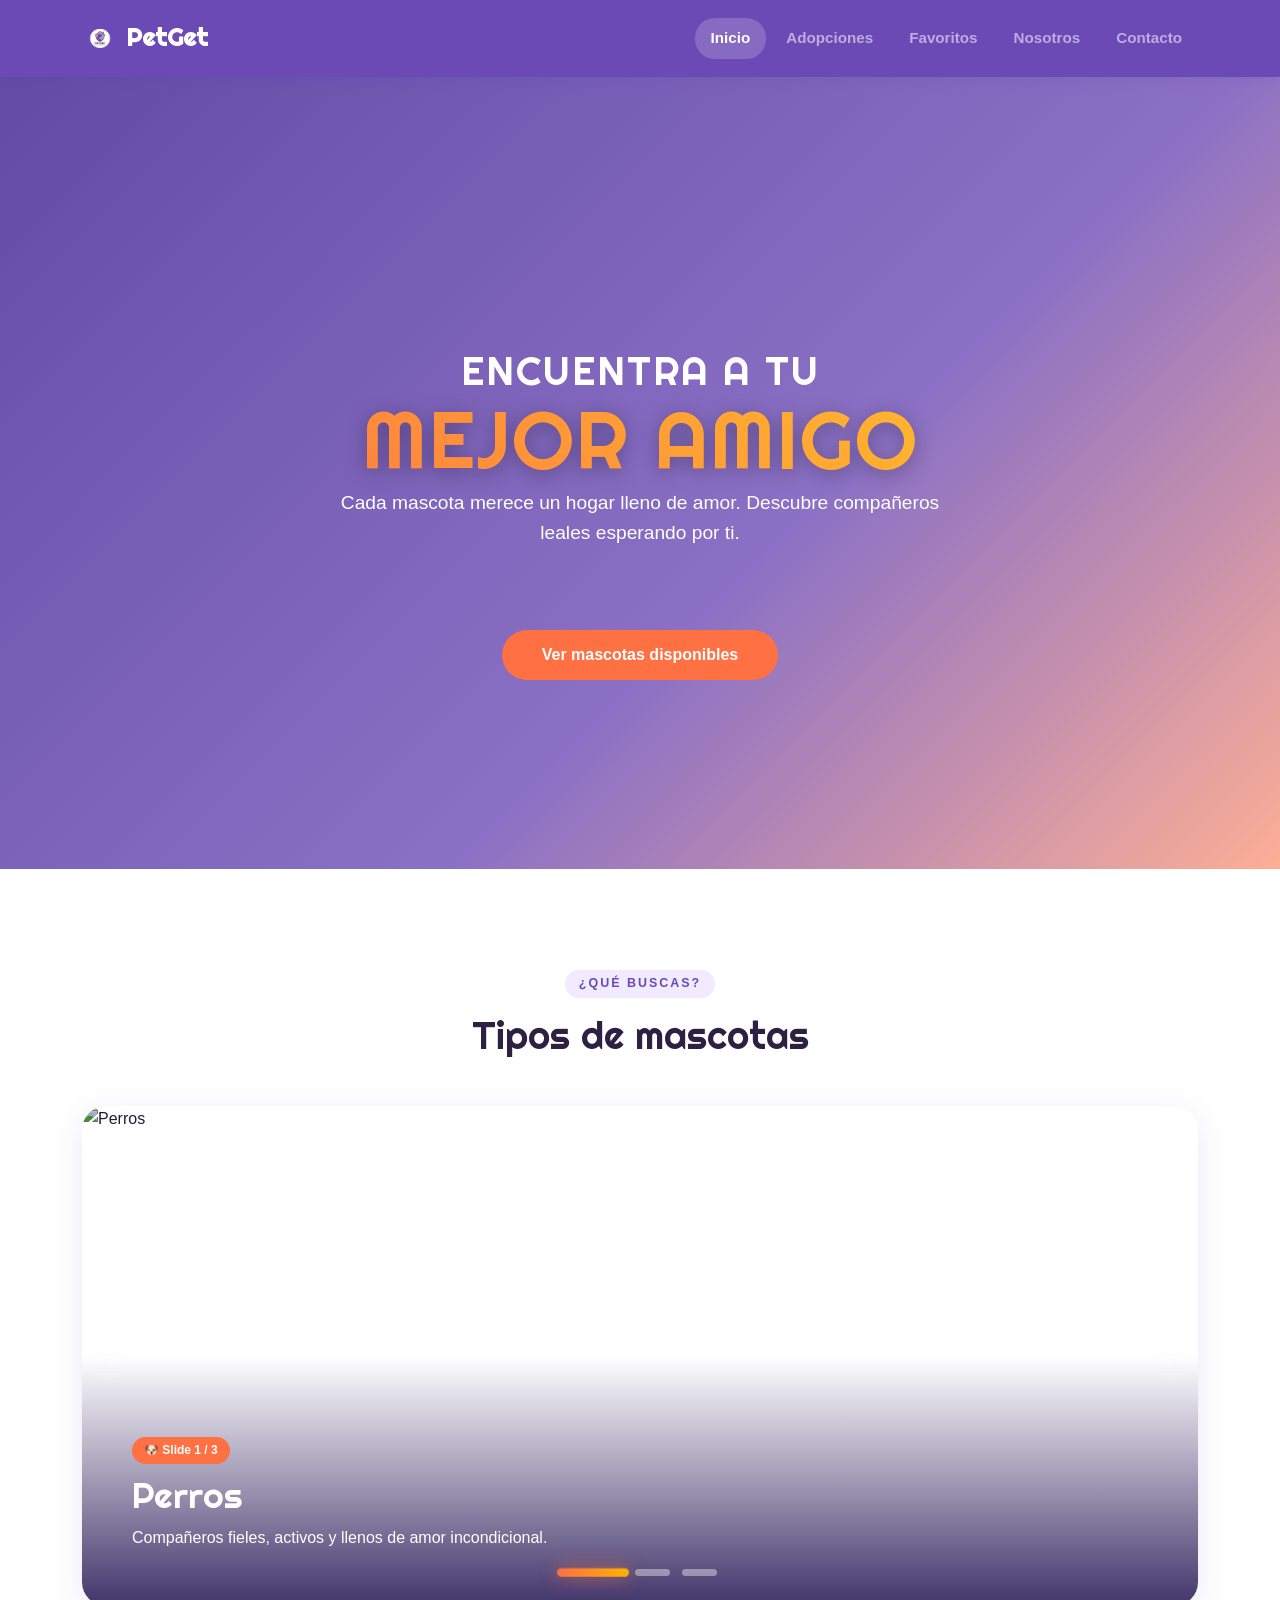
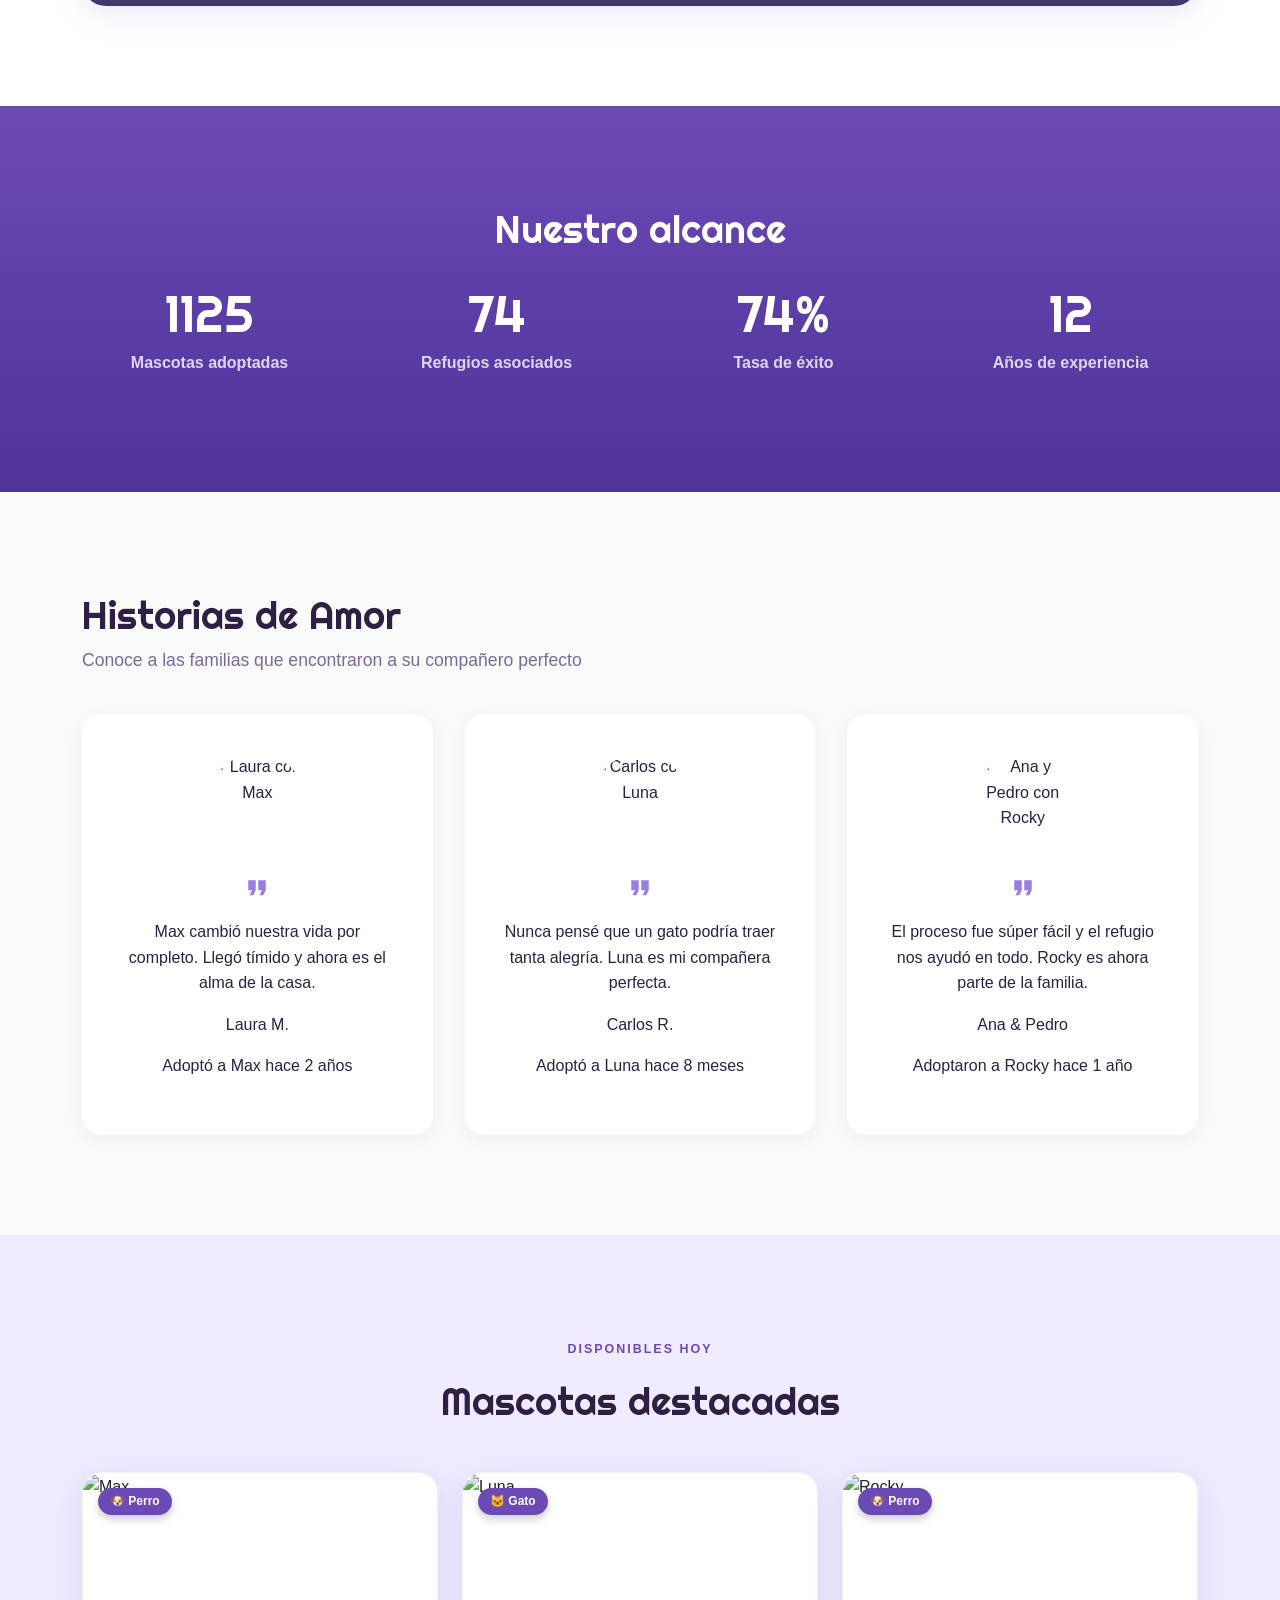
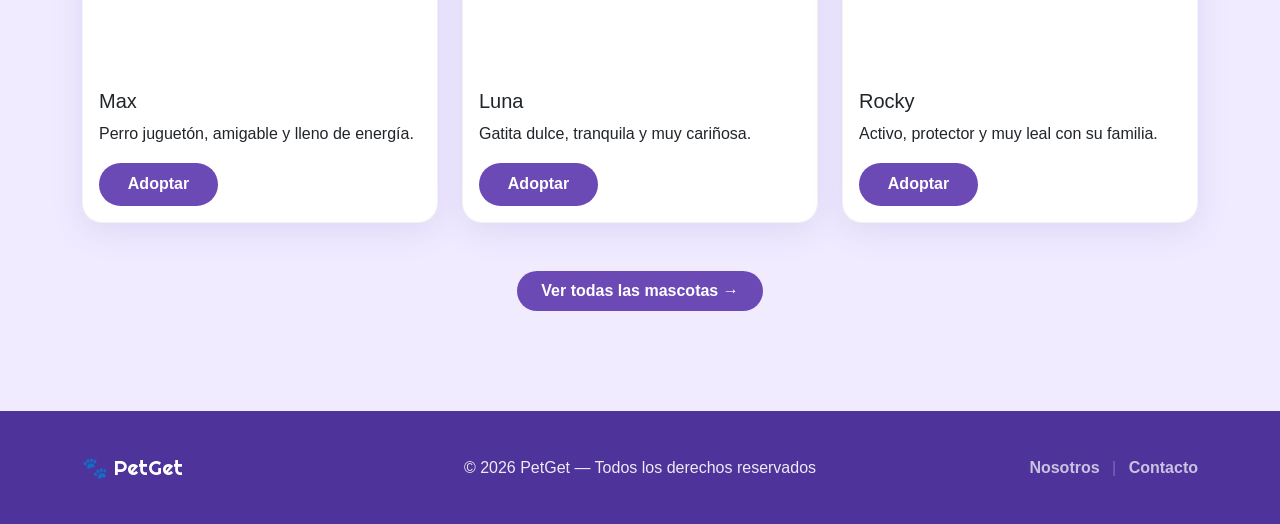
==== index.html @ 3bfa1fb7 "errores minimos arreglados" ====
<!DOCTYPE html>
<html lang="es">

<head>
    <meta charset="UTF-8">
    <meta name="viewport" content="width=device-width, initial-scale=1.0">
    <title>PetGet</title>
    <link href="https://cdn.jsdelivr.net/npm/bootstrap@5.3.3/dist/css/bootstrap.min.css" rel="stylesheet">
    <link rel="stylesheet" href="css/styles.css">
    <script src="js/script.js"></script>
    <link href="https://fonts.googleapis.com/css2?family=Righteous&display=swap" rel="stylesheet">

    <style>
        /* Estilos específicos para los recuadros flotantes de estadísticas */
        .stats-strip {
            position: relative;
            z-index: 10;
            margin-top: -50px;
            /* Esto hace que los cuadros "floten" sobre la sección anterior */
            padding-bottom: 20px;
        }

        .stat-item-card {
            background: #ffffff;
            border-radius: 15px;
            padding: 25px 15px;
            box-shadow: 0 10px 25px rgba(0, 0, 0, 0.1);
            height: 100%;
            transition: transform 0.3s ease;
            border: 1px solid rgba(0, 0, 0, 0.05);
        }

        .stat-item-card:hover {
            transform: translateY(-5px);
        }

        .stat-item-card h3 {
            margin-bottom: 5px;
            font-weight: bold;
            color: #333;
            /* Ajusta según tu paleta */
        }

        .stat-item-card p {
            margin-bottom: 0;
            color: #666;
            font-size: 0.9rem;
        }

        /* Ajuste para el carrusel para que las imágenes no se corten */
        .carousel-item img {
            object-fit: cover;
            height: 500px;
            /* Puedes ajustar esta altura */
        }
    </style>
</head>

<body>

    <nav class="navbar navbar-expand-lg navbar-dark">
        <div class="container">
            <a class="navbar-brand fw-bold" href="#">
                <img src="../img/logos.png" alt="PetGet logo" class="img-nav">PetGet
            </a>
            <button class="navbar-toggler" type="button" data-bs-toggle="collapse" data-bs-target="#menu">
                <span class="navbar-toggler-icon"></span>
            </button>
            <div class="collapse navbar-collapse" id="menu">
                <ul class="navbar-nav ms-auto text-center gap-1">
                    <li class="nav-item"><a class="nav-link active" href="index.html">Inicio</a></li>
                    <li class="nav-item"><a class="nav-link" href="pages/adopciones.html">Adopciones</a></li>
                    <li class="nav-item"><a class="nav-link" href="pages/favoritos.html">Favoritos</a></li>
                    <li class="nav-item"><a class="nav-link" href="pages/about.html">Nosotros</a></li>
                    <li class="nav-item"><a class="nav-link" href="pages/contacto.html">Contacto</a></li>
                </ul>
            </div>
        </div>
    </nav>

    <section class="hero text-white" id="hero">
        <div class="container">
            <div class="row justify-content-center">
                <div class="hero-content text-center">
                    <h1 class="hero-title">
                        <span class="hero-line text-center" id="hero-line-1">Encuentra a tu</span>
                        <span class="hero-line text-center" id="hero-line-2">mejor amigo</span>
                    </h1>
                    <p class="hero-subtitle">Cada mascota merece un hogar lleno de amor. Descubre compañeros leales
                        esperando por ti.</p>
                        <br><br>
                    <a href="pages/adopciones.html" class="btn btn-hero">Ver mascotas disponibles</a>
                </div>
            </div>
        </div>
    </section>

    <section class="carousel-section">
        <div class="container">
            <div class="text-center mb-5">
                <span class="section-label">¿Qué buscas?</span>
                <h2 class="section-title mt-1">Tipos de mascotas</h2>
            </div>

            <div id="petCarousel" class="carousel slide pet-carousel" data-bs-ride="carousel">

                <div class="carousel-indicators">
                    <button type="button" data-bs-target="#petCarousel" data-bs-slide-to="0" class="active"></button>
                    <button type="button" data-bs-target="#petCarousel" data-bs-slide-to="1"></button>
                    <button type="button" data-bs-target="#petCarousel" data-bs-slide-to="2"></button>
                </div>

                <div class="carousel-inner">
                    <div class="carousel-item active" data-bs-interval="4000">
                        <img src="https://images.unsplash.com/photo-1518717758536-85ae29035b6d?w=1200&q=80"
                            class="d-block w-100" alt="Perros">
                        <div class="carousel-caption-custom">
                            <span class="pet-tag">🐶 Slide 1 / 3</span>
                            <h3>Perros</h3>
                            <p>Compañeros fieles, activos y llenos de amor incondicional.</p>
                        </div>
                    </div>

                    <div class="carousel-item" data-bs-interval="4000">
                        <img src="https://images.unsplash.com/photo-1518791841217-8f162f1e1131?w=1200&q=80"
                            class="d-block w-100" alt="Gatos">
                        <div class="carousel-caption-custom">
                            <span class="pet-tag">🐱 Slide 2 / 3</span>
                            <h3>Gatos</h3>
                            <p>Independientes, curiosos y sorprendentemente cariñosos.</p>
                        </div>
                    </div>

                    <div class="carousel-item" data-bs-interval="4000">
                        <img src="https://images.unsplash.com/photo-1549480017-d76466a4b7e8?w=1200&q=80"
                            class="d-block w-100" alt="Otras mascotas">
                        <div class="carousel-caption-custom">
                            <span class="pet-tag">🐰 Slide 3 / 3</span>
                            <h3>Otras mascotas</h3>
                            <p>Conejos, aves, hamsters y más amigos especiales esperándote.</p>
                        </div>
                    </div>
                </div>

                <button class="carousel-control-prev" type="button" data-bs-target="#petCarousel" data-bs-slide="prev">
                    <span class="carousel-control-prev-icon"></span>
                </button>
                <button class="carousel-control-next" type="button" data-bs-target="#petCarousel" data-bs-slide="next">
                    <span class="carousel-control-next-icon"></span>
                </button>
            </div>
        </div>
    </section>

    <section class="stats" id="stats">
    <div class="container">
        <h2 class="section-title text-center text-white">Nuestro alcance</h2>
        <br>
      <div class="stats-grid">
        <div class="stat-item">
          <div class="stat-number" data-target="2847">0</div>
          <p class="stat-label">Mascotas adoptadas</p>
        </div>
        <div class="stat-item">
          <div class="stat-number" data-target="156">0</div>
          <p class="stat-label">Refugios asociados</p>
        </div>
        <div class="stat-item">
          <div class="stat-number" data-target="98" data-suffix="%">0</div>
          <p class="stat-label">Tasa de éxito</p>
        </div>
        <div class="stat-item">
          <div class="stat-number" data-target="12">0</div>
          <p class="stat-label">Años de experiencia</p>
        </div>
      </div>
    </div>
  </section>


    <section class="testimonials" id="testimonials">
    <div class="container">
      <h2 class="section-title">Historias de Amor</h2>
      <p class="section-subtitle">Conoce a las familias que encontraron a su compañero perfecto</p>
      <div class="testimonials-grid">
        <div class="testimonial-card">
          <div class="testimonial-img-wrap">
            <img src="https://thumbs.dreamstime.com/b/dos-personas-con-un-perro-en-la-correa-al-aire-libre-retroceden-c%C3%A1mara-caminando-una-pareja-de-perros-j%C3%B3venes-y-su-mascota-el-282514872.jpg" alt="Laura con Max" class="testimonial-img" />
          </div>
          <svg class="quote-icon" viewBox="0 0 24 24" fill="currentColor"><path d="M6 17h3l2-4V5H5v8h3zm8 0h3l2-4V5h-6v8h3z"/></svg>
          <p class="testimonial-quote">Max cambió nuestra vida por completo. Llegó tímido y ahora es el alma de la casa.</p>
          <p class="testimonial-name">Laura M.</p>
          <p class="testimonial-detail">Adoptó a Max hace 2 años</p>
        </div>
        <div class="testimonial-card">
          <div class="testimonial-img-wrap">
            <img src="https://doctoracats.com.mx/wp-content/uploads/2025/08/Gato-en-compan%CC%83ia.jpg" alt="Carlos con Luna" class="testimonial-img" />
          </div>
          <svg class="quote-icon" viewBox="0 0 24 24" fill="currentColor"><path d="M6 17h3l2-4V5H5v8h3zm8 0h3l2-4V5h-6v8h3z"/></svg>
          <p class="testimonial-quote">Nunca pensé que un gato podría traer tanta alegría. Luna es mi compañera perfecta.</p>
          <p class="testimonial-name">Carlos R.</p>
          <p class="testimonial-detail">Adoptó a Luna hace 8 meses</p>
        </div>
        <div class="testimonial-card">
          <div class="testimonial-img-wrap">
            <img src="https://img.freepik.com/foto-gratis/hombre-jugando-su-perro-jardin_23-2147902072.jpg" alt="Ana y Pedro con Rocky" class="testimonial-img" />
          </div>
          <svg class="quote-icon" viewBox="0 0 24 24" fill="currentColor"><path d="M6 17h3l2-4V5H5v8h3zm8 0h3l2-4V5h-6v8h3z"/></svg>
          <p class="testimonial-quote">El proceso fue súper fácil y el refugio nos ayudó en todo. Rocky es ahora parte de la familia.</p>
          <p class="testimonial-name">Ana &amp; Pedro</p>
          <p class="testimonial-detail">Adoptaron a Rocky hace 1 año</p>
        </div>
      </div>
    </div>
  </section>


    <section class="featured-section">
        <div class="container">
            <div class="text-center mb-5">
                <span class="section-label">Disponibles hoy</span>
                <h2 class="section-title mt-1">Mascotas destacadas</h2>
            </div>

            <div class="row g-4">
                <div class="col-md-4">
                    <div class="card pet-card h-100">
                        <div class="img-wrapper position-relative">
                            <img src="https://imgs.search.brave.com/4EYAyQqDoYm7cHRLd2VcXVajok7UqrOm2UL00XMAsi0/rs:fit:860:0:0:0/g:ce/aHR0cHM6Ly93d3cu/dHJ1cGFuaW9uLmNv/bS9pbWFnZXMvdHJ1/cGFuaW9ud2Vic2l0/ZWxpYnJhcmllcy9i/Zy9ibGFjay1jaGlo/dWFodWEteWVsbG93/LWJhY2tncm91bmQu/anBnP3NmdnJzbj05/ZDI5NmU5M182"
                                class="card-img-top" alt="Max">
                            <span class="pet-badge">🐶 Perro</span>
                        </div>
                        <div class="card-body">
                            <h5 class="card-title">Max</h5>
                            <p class="card-text">Perro juguetón, amigable y lleno de energía.</p>
                            <a href="#" class="btn btn-adopt">Adoptar</a>
                        </div>
                    </div>
                </div>

                <div class="col-md-4">
                    <div class="card pet-card h-100">
                        <div class="img-wrapper position-relative">
                            <img src="https://imgs.search.brave.com/bOfwzjcl5KiQe1eRphqJo3V3BCyi8oOK8-By_OgtXWU/rs:fit:860:0:0:0/g:ce/aHR0cHM6Ly9jZG4u/cGl4YWJheS5jb20v/cGhvdG8vMjAyNS8w/OC8wMy8wNS80OC9t/aWxhLWtpdHRlbi05/NzUxNjAwXzEyODAu/anBn"
                                class="card-img-top" alt="Luna">
                            <span class="pet-badge">🐱 Gato</span>
                        </div>
                        <div class="card-body">
                            <h5 class="card-title">Luna</h5>
                            <p class="card-text">Gatita dulce, tranquila y muy cariñosa.</p>
                            <a href="#" class="btn btn-adopt">Adoptar</a>
                        </div>
                    </div>
                </div>

                <div class="col-md-4">
                    <div class="card pet-card h-100">
                        <div class="img-wrapper position-relative">
                            <img src="https://imgs.search.brave.com/9QwaHEueKr68qDsQOT747cliDwmQt9LGnRQzhtf9HNY/rs:fit:860:0:0:0/g:ce/aHR0cHM6Ly9jZG4u/cGl4YWJheS5jb20v/cGhvdG8vMjAxNi8x/MS8yOS8xMS8yNi9k/b2ctMTg2OTE2N182/NDAuanBn"
                                class="card-img-top" alt="Rocky">
                            <span class="pet-badge">🐶 Perro</span>
                        </div>
                        <div class="card-body">
                            <h5 class="card-title">Rocky</h5>
                            <p class="card-text">Activo, protector y muy leal con su familia.</p>
                            <a href="#" class="btn btn-adopt">Adoptar</a>
                        </div>
                    </div>
                </div>
            </div>

            <div class="text-center mt-5">
                <a href="pages/adopciones.html" class="btn btn-adopt px-4 py-2" style="font-size:1rem;">
                    Ver todas las mascotas →
                </a>
            </div>
        </div>
    </section>

    <footer>
        <div class="container">
            <div class="row align-items-center">
                <div class="col-md-4 text-center text-md-start mb-2 mb-md-0">
                    <span class="footer-brand">🐾 PetGet</span>
                </div>
                <div class="col-md-4 text-center mb-2 mb-md-0">
                    <span>© 2026 PetGet — Todos los derechos reservados</span>
                </div>
                <div class="col-md-4 text-center text-md-end">
                    <a href="pages/about.html">Nosotros</a>
                    <span class="mx-2" style="opacity:0.3">|</span>
                    <a href="pages/contacto.html">Contacto</a>
                </div>
            </div>
        </div>
    </footer>

    <script src="https://cdn.jsdelivr.net/npm/bootstrap@5.3.3/dist/js/bootstrap.bundle.min.js"></script>

    <script>
        document.addEventListener('DOMContentLoaded', function () {
            var myCarousel = document.querySelector('#petCarousel')
            var carousel = new bootstrap.Carousel(myCarousel, {
                interval: 4000,
                wrap: true
            })
        });

        document.addEventListener('DOMContentLoaded', () => {
        const stats = document.querySelectorAll('.stat-number');
        const speed = 200; // Cuanto más alto, más lento

        const animateStats = () => {
            stats.forEach(stat => {
                const updateCount = () => {
                    const target = +stat.getAttribute('data-target');
                    const count = +stat.innerText.replace('%', ''); // Quitamos el % para calcular
                    const suffix = stat.getAttribute('data-suffix') || '';
                    
                    const inc = target / speed;

                    if (count < target) {
                        stat.innerText = Math.ceil(count + inc) + suffix;
                        setTimeout(updateCount, 15);
                    } else {
                        stat.innerText = target + suffix;
                    }
                };
                updateCount();
            });
        };

        // Opción simple: Ejecutar al cargar
        // animateStats(); 

        // Opción Pro: Ejecutar solo cuando el usuario llega a esa sección (Intersection Observer)
        const observer = new IntersectionObserver((entries) => {
            if(entries[0].isIntersecting) {
                animateStats();
                observer.disconnect(); // Para que solo se anime una vez
            }
        }, { threshold: 0.5 });

        observer.observe(document.querySelector('#stats'));
    });
    </script>
</body>

</html>
---- css/styles.css ----
/* ── 1. VARIABLES Y RESET ── */
:root {
    --purple: #6C4AB6;
    --purple-dark: #4e339a;
    --purple-light: #9b7de0;
    --purple-pale: #f0ebff;
    --accent: #FF7043;
    --text: #2d2042;
    --muted: #7a6a95;
    --white: #ffffff;
    --card-shadow: 0 8px 32px rgba(108, 74, 182, 0.13);
}

* {
    margin: 0;
    padding: 0;
    box-sizing: border-box;
}

body {
    font-family: 'Nunito', sans-serif; /* Priorizamos Nunito para lectura, Righteous para títulos */
    color: var(--text);
    background: #fafafa;
    overflow-x: hidden;
    line-height: 1.6;
}

/* ── 2. NAVBAR ── */
.navbar {
    background: var(--purple) !important;
    padding: 0.9rem 0;
    box-shadow: 0 2px 16px rgba(108, 74, 182, 0.25);
}

.navbar-brand {
    font-family: 'Righteous', cursive;
    font-size: 1.5rem;
    display: flex;
    align-items: center;
    gap: 8px;
}

.img-nav {
    height: 36px;
    width: 36px;
    object-fit: contain;
    border-radius: 50%;
}

.nav-link {
    font-weight: 700;
    font-size: 0.95rem;
    padding: 0.5rem 1rem !important;
    border-radius: 20px;
    transition: background 0.2s, color 0.2s;
}

.nav-link:hover,
.nav-link.active {
    background: rgba(255, 255, 255, 0.18);
    color: #fff !important;
}

/* ── 3. HERO SECTION ── */
.hero {
    min-height: 88vh;
    background: linear-gradient(135deg, rgba(78, 51, 154, 0.88) 0%, rgba(108, 74, 182, 0.78) 60%, rgba(255, 112, 67, 0.55) 100%),
        url('../img/pets.jpg') center/cover no-repeat;
    display: flex;
    justify-content: center;
    align-items: center;
    text-align: center;
    position: relative;
    z-index: 2;
    padding: 80px 24px 0;
}

.hero-title {
    font-family: 'Righteous', cursive;
    text-transform: uppercase; /* Hace que se vea más imponente */
    letter-spacing: 2px;
}

#hero-line-1 {
    display: block;
    font-size: clamp(1.5rem, 4vw, 2.5rem); /* Tamaño adaptativo */
    color: #ffffff;
    margin-bottom: 5px;
    font-weight: 400;
}


#hero-line-2 {
    display: block;
    font-size: clamp(2.5rem, 8vw, 5rem); 
    background: linear-gradient(45deg, #FF7043, #FFCA28);
    -webkit-background-clip: text;
    -webkit-text-fill-color: transparent;
    filter: drop-shadow(0px 4px 10px rgba(0, 0, 0, 0.3));
    line-height: 1;
}

.hero-subtitle {
    font-size: clamp(1rem, 1.5vw, 1.25rem);
    color: white;
    max-width: 600px;
    margin: 0 auto 30px;
    opacity: 0.95;
}

.btn-hero {
    background: var(--accent);
    color: #fff;
    font-weight: 800;
    padding: 0.8rem 2.5rem;
    border-radius: 50px;
    transition: transform 0.2s, box-shadow 0.2s;
    border: none;
    display: inline-block;
}

.btn-hero:hover {
    transform: translateY(-3px);
    box-shadow: 0 8px 20px rgba(255, 112, 67, 0.4);
    background: #e8633a;
    color: #fff;
}

/* ── 4. ELEMENTOS COMUNES DE SECCIÓN ── */
.section-label {
    display: inline-block;
    background: var(--purple-pale);
    color: var(--purple);
    font-weight: 800;
    font-size: 0.78rem;
    letter-spacing: 2px;
    text-transform: uppercase;
    padding: 4px 14px;
    border-radius: 50px;
    margin-bottom: 10px;
}

.section-title {
    font-family: 'Righteous', cursive;
    font-size: clamp(1.8rem, 3vw, 2.5rem);
    color: var(--text);
}

.section-subtitle {
    color: var(--muted);
    font-size: 1.1rem;
    margin-bottom: 40px;
}

/* ── 5. CAROUSEL SECTION ── */
.carousel-section {
    padding: 100px 0;
    background: #fff;
}

.pet-carousel .carousel-inner {
    border-radius: 24px;
    box-shadow: var(--card-shadow);
}


.pet-carousel .carousel-indicators {
    bottom: 30px; /* Sube un poco la posición */
    margin-bottom: 0;
    align-items: center;
}

.pet-carousel .carousel-indicators [data-bs-target] {
    width: 35px;         /* Más anchas */
    height: 7px;         /* Un poco más gruesas para que parezcan píldoras */
    border-radius: 10px; /* Bordes redondeados */
    background-color: rgba(255, 255, 255, 0.4); /* Color desactivado suave */
    border: none;        /* Quita el borde por defecto de Bootstrap */
    margin: 0 6px;
    transition: all 0.4s ease; /* Animación suave al cambiar */
    opacity: 1;          /* Forzamos opacidad completa */
}

/* Estilo para la barra activa */
.pet-carousel .carousel-indicators .active {
    width: 60px; /* Se estira cuando está activa (efecto muy moderno) */
    background: linear-gradient(to right, var(--accent), #FFB300) !important;
    box-shadow: 0 0 15px rgba(255, 112, 67, 0.6);
}

/* Ajuste extra para las flechas del carrusel si se ven raras */
.pet-carousel .carousel-control-prev-icon,
.pet-carousel .carousel-control-next-icon {
    width: 1.5rem;
    height: 1.5rem;
}

.carousel-item {
    height: 500px; /* Ajustado según tu estilo inline del HTML */
}

.carousel-item img {
    width: 100%;
    height: 100%;
    object-fit: cover;
    filter: brightness(0.8);
}

.carousel-caption-custom {
    position: absolute;
    bottom: 0;
    left: 0;
    right: 0;
    padding: 80px 50px 40px;
    background: linear-gradient(to top, rgba(44, 30, 90, 0.9) 0%, transparent 100%);
    text-align: left;
    color: #fff;
}

.carousel-caption-custom .pet-tag {
    display: inline-block;
    background: var(--accent);
    padding: 4px 12px;
    border-radius: 50px;
    font-size: 0.75rem;
    font-weight: 800;
    margin-bottom: 10px;
}

.carousel-caption-custom h3 {
    font-family: 'Righteous', cursive;
    font-size: 2.2rem;
}

.pet-carousel .carousel-control-prev,
.pet-carousel .carousel-control-next {
    width: 50px;
    height: 50px;
    background: rgba(255, 255, 255, 0.2);
    border-radius: 50%;
    top: 50%;
    transform: translateY(-50%);
    backdrop-filter: blur(4px);
}

.pet-carousel .carousel-indicators .active {
    background: var(--accent);
    transform: scale(1.2);
}

/* ── 6. STATS SECTION ── */
.stats {
    padding: 100px 0;
    background: linear-gradient(180deg, var(--purple) 0%, var(--purple-dark) 100%);
}

.stats-grid {
    display: grid;
    grid-template-columns: repeat(auto-fit, minmax(200px, 1fr));
    gap: 32px;
}

.stat-item {
    text-align: center;
}

.stat-number {
    font-family: 'Righteous', cursive;
    font-size: clamp(2.5rem, 4vw, 3.5rem);
    color: #fff;
    line-height: 1.1;
}

.stat-label {
    color: rgba(255, 255, 255, 0.8);
    font-weight: 600;
    margin-top: 8px;
}

/* ── 7. TESTIMONIALS ── */
.testimonials {
    padding: 100px 0;
    background: #fafafa;
}

.testimonials-grid {
    display: grid;
    grid-template-columns: repeat(auto-fit, minmax(300px, 1fr));
    gap: 32px;
    margin-top: 40px;
}

.testimonial-card {
    background: #fff;
    padding: 40px;
    border-radius: 20px;
    text-align: center;
    box-shadow: 0 4px 20px rgba(0,0,0,0.05);
    transition: transform 0.3s;
}

.testimonial-card:hover {
    transform: translateY(-10px);
}

.testimonial-img-wrap {
    width: 100px;
    height: 100px;
    border-radius: 50%;
    overflow: hidden;
    margin: 0 auto 20px;
}

.testimonial-img {
    width: 100%;
    height: 100%;
    object-fit: cover;
}

.quote-icon {
    width: 30px;
    color: var(--purple-light);
    margin-bottom: 15px;
}

/* ── 8. FEATURED PETS (CARDS) ── */
.featured-section {
    padding: 100px 0;
    background: var(--purple-pale);
}

.pet-card {
    border: none;
    border-radius: 20px;
    overflow: hidden;
    box-shadow: var(--card-shadow);
    transition: transform 0.3s;
}

.pet-card:hover {
    transform: translateY(-10px);
}

.pet-card .img-wrapper {
    height: 220px;
    overflow: hidden;
    position: relative;
}

.pet-card .card-img-top {
    height: 100%;
    object-fit: cover;
}

.pet-badge {
    position: absolute;
    top: 15px;
    left: 15px;
    background: var(--purple);
    color: #fff;
    padding: 4px 12px;
    border-radius: 50px;
    font-size: 0.75rem;
    font-weight: 800;
}

.btn-adopt {
    background: var(--purple);
    color: #fff;
    border-radius: 50px;
    padding: 0.6rem 1.8rem;
    font-weight: 700;
    border: none;
}

.btn-adopt:hover {
    background: var(--purple-dark);
    color: #fff;
}

/* ── 9. FOOTER ── */
footer {
    background: var(--purple-dark);
    color: rgba(255, 255, 255, 0.9);
    padding: 40px 0;
}

footer .footer-brand {
    font-family: 'Righteous', cursive;
    font-size: 1.3rem;
    color: #fff;
}

footer a {
    color: rgba(255, 255, 255, 0.7);
    text-decoration: none;
    font-weight: 600;
}

footer a:hover {
    color: #fff;
}

/* ── 10. ANIMATIONS ── */
@keyframes fadeUp {
    from { opacity: 0; transform: translateY(20px); }
    to { opacity: 1; transform: translateY(0); }
}

.hero-content > * {
    animation: fadeUp 0.8s ease-out both;
}

/* Cabecera del Catálogo */
.catalog-header {
    padding: 100px 0 60px;
    background: linear-gradient(135deg, var(--purple-dark) 0%, var(--purple) 100%);
    clip-path: ellipse(100% 100% at 50% 0%); /* Inverso al hero principal */
    margin-bottom: 40px;
}

/* Botones de Filtro Modernos */
.btn-filter {
    background: #fff;
    border: 2px solid var(--purple-pale);
    color: var(--purple);
    padding: 10px 25px;
    border-radius: 50px;
    font-weight: 700;
    transition: all 0.3s ease;
}

.btn-filter:hover, .btn-filter.active {
    background: var(--purple);
    color: #fff;
    border-color: var(--purple);
    box-shadow: 0 5px 15px rgba(108, 74, 182, 0.3);
    transform: translateY(-2px);
}

/* Ajustes a las Cards del Catálogo */
.pet-card {
    border: 1px solid rgba(0,0,0,0.05);
}

.pet-card .img-wrapper {
    height: 200px;
    position: relative;
    overflow: hidden;
}

.pet-card .img-wrapper img {
    transition: transform 0.5s ease;
}

.pet-card:hover .img-wrapper img {
    transform: scale(1.1);
}

.pet-badge {
    z-index: 2;
    box-shadow: 0 4px 8px rgba(0,0,0,0.2);
}
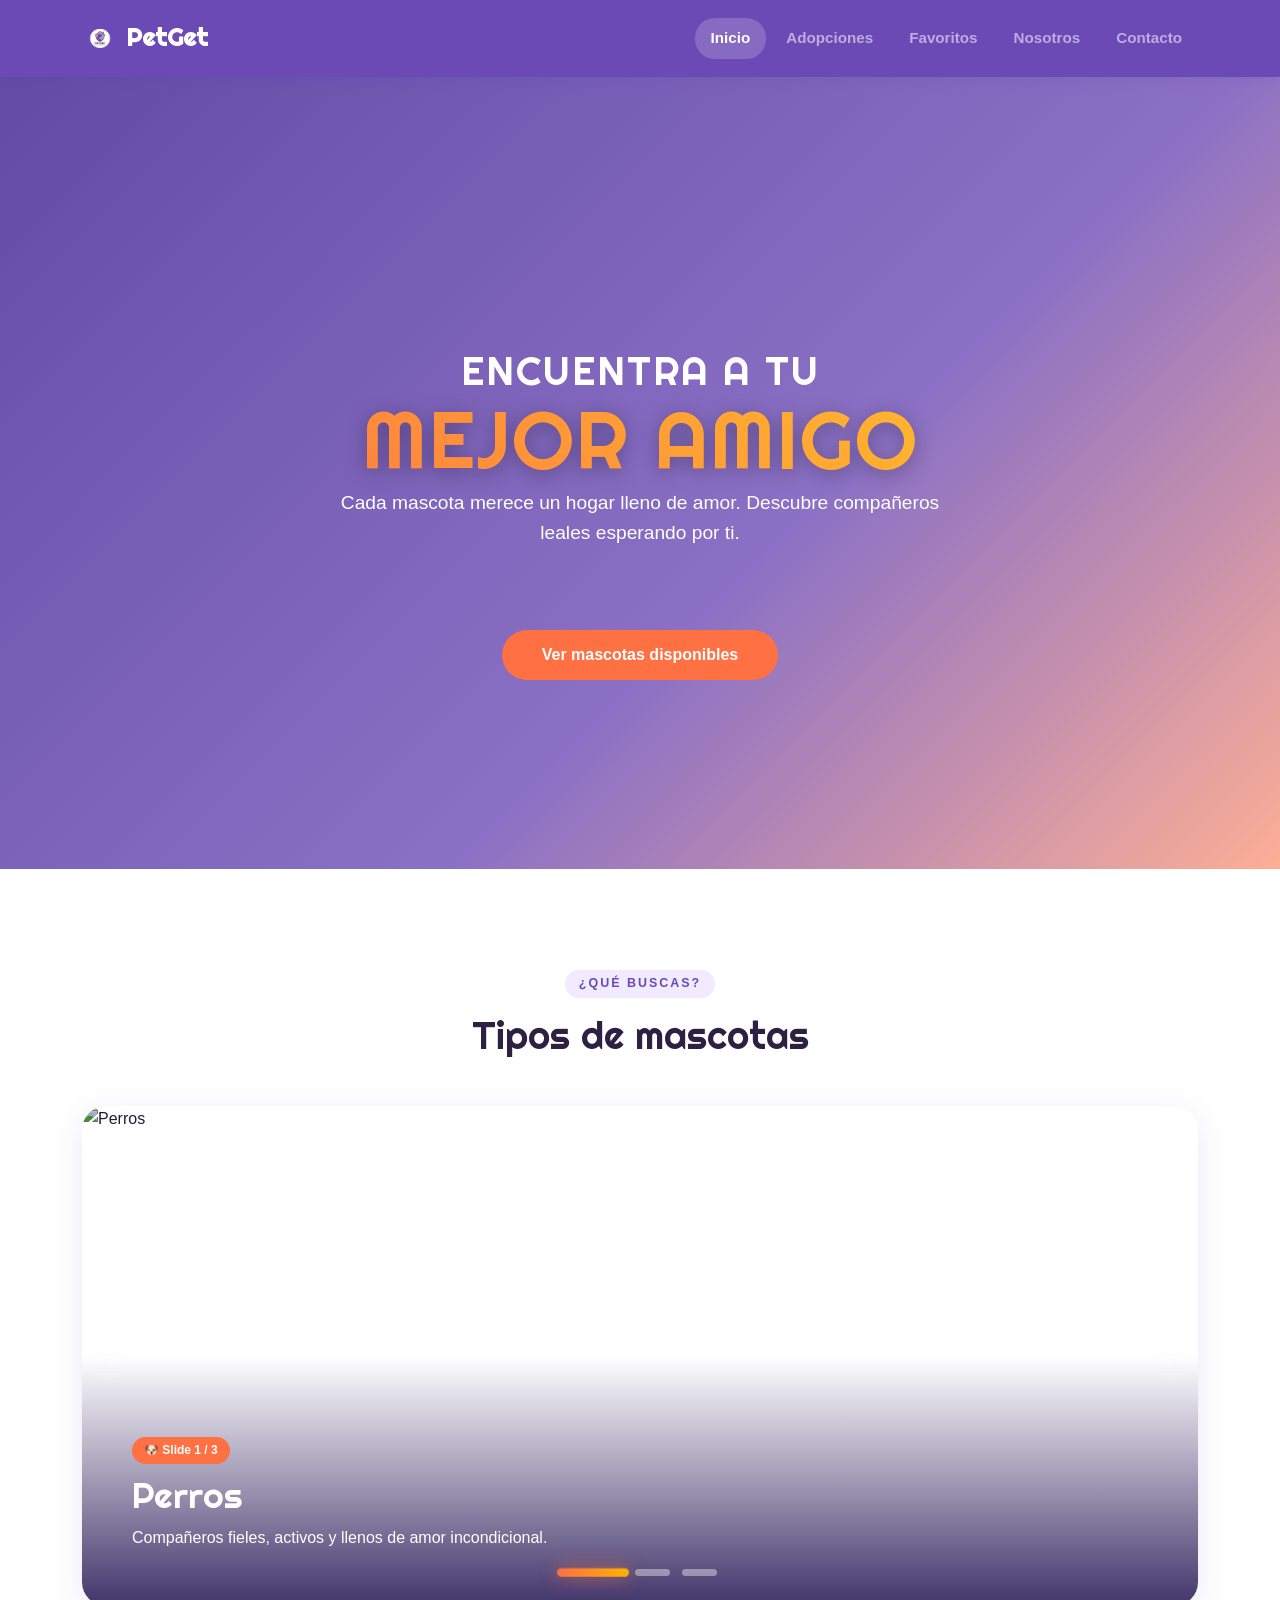
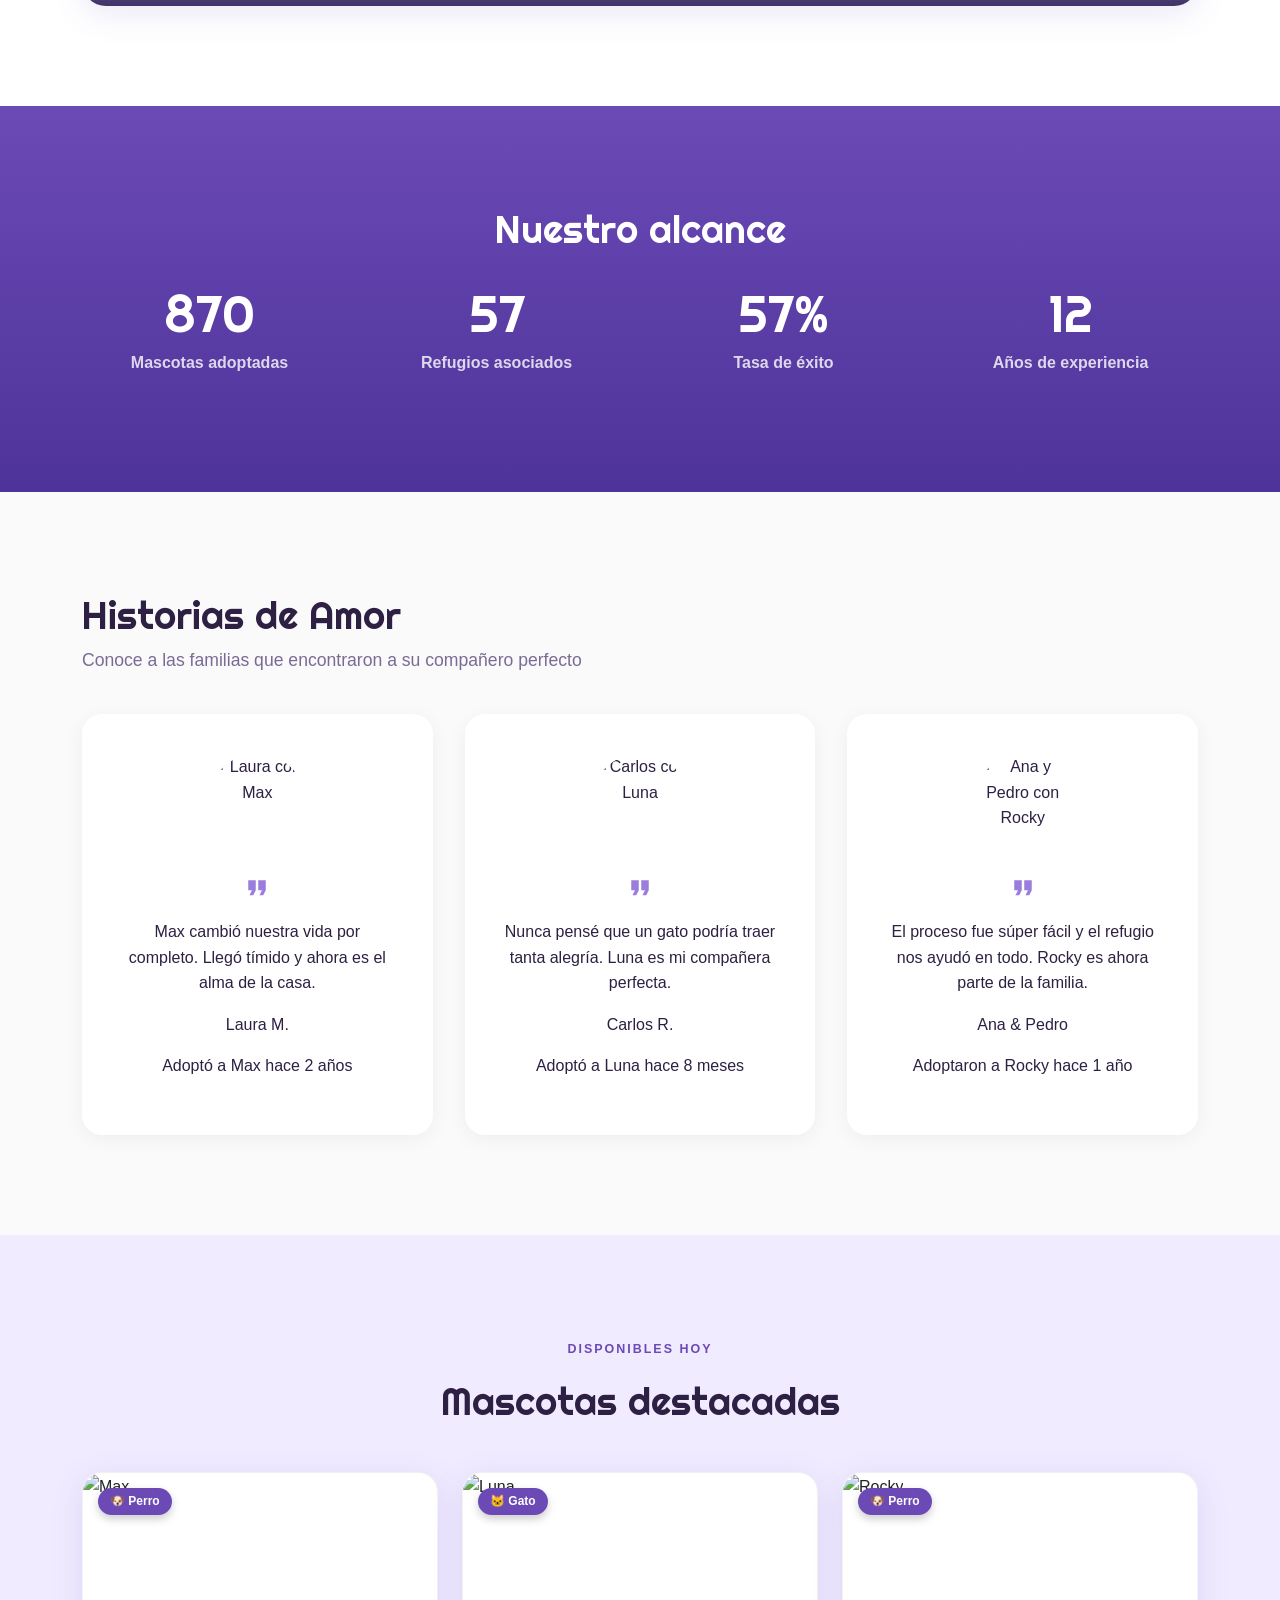
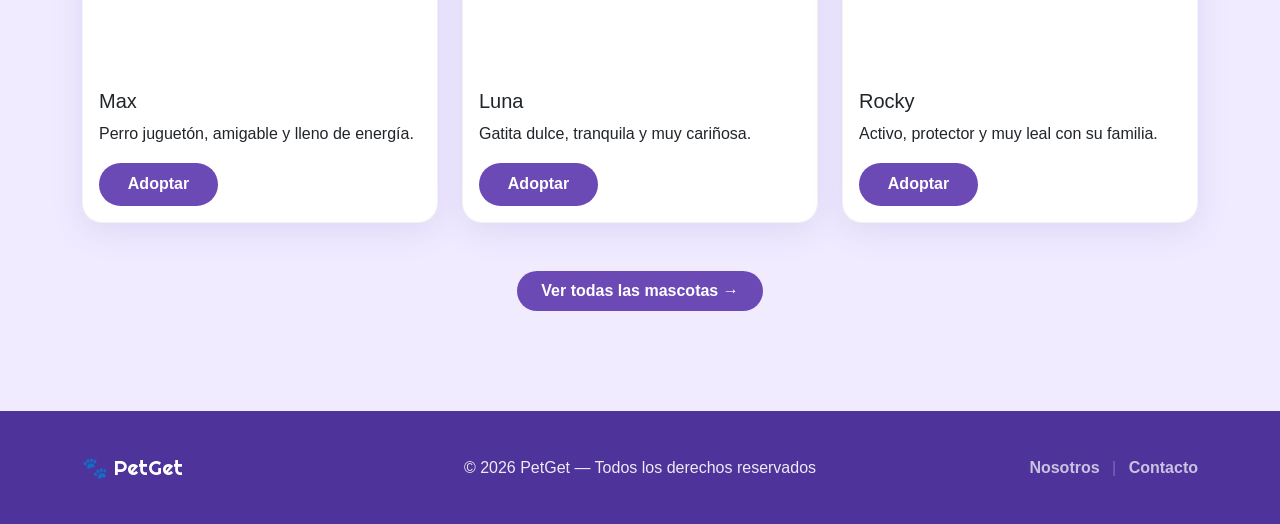
==== commit 39f38779: "nosotros y contacto" ====
--- a/index.html
+++ b/index.html
@@ -71,7 +71,7 @@
                     <li class="nav-item"><a class="nav-link active" href="index.html">Inicio</a></li>
                     <li class="nav-item"><a class="nav-link" href="pages/adopciones.html">Adopciones</a></li>
                     <li class="nav-item"><a class="nav-link" href="pages/favoritos.html">Favoritos</a></li>
-                    <li class="nav-item"><a class="nav-link" href="pages/about.html">Nosotros</a></li>
+                    <li class="nav-item"><a class="nav-link" href="pages/nosotros.html">Nosotros</a></li>
                     <li class="nav-item"><a class="nav-link" href="pages/contacto.html">Contacto</a></li>
                 </ul>
             </div>
@@ -287,7 +287,7 @@
                     <span>© 2026 PetGet — Todos los derechos reservados</span>
                 </div>
                 <div class="col-md-4 text-center text-md-end">
-                    <a href="pages/about.html">Nosotros</a>
+                    <a href="pages/nosotros.html">Nosotros</a>
                     <span class="mx-2" style="opacity:0.3">|</span>
                     <a href="pages/contacto.html">Contacto</a>
                 </div>
--- a/css/styles.css
+++ b/css/styles.css
@@ -108,6 +108,11 @@
     opacity: 0.95;
 }
 
+.hero-subtitle2{
+    font-size: clamp(1rem, 1.5vw, 1.25rem);
+    max-width: 600px;
+    opacity: 0.95;
+}
 .btn-hero {
     background: var(--accent);
     color: #fff;
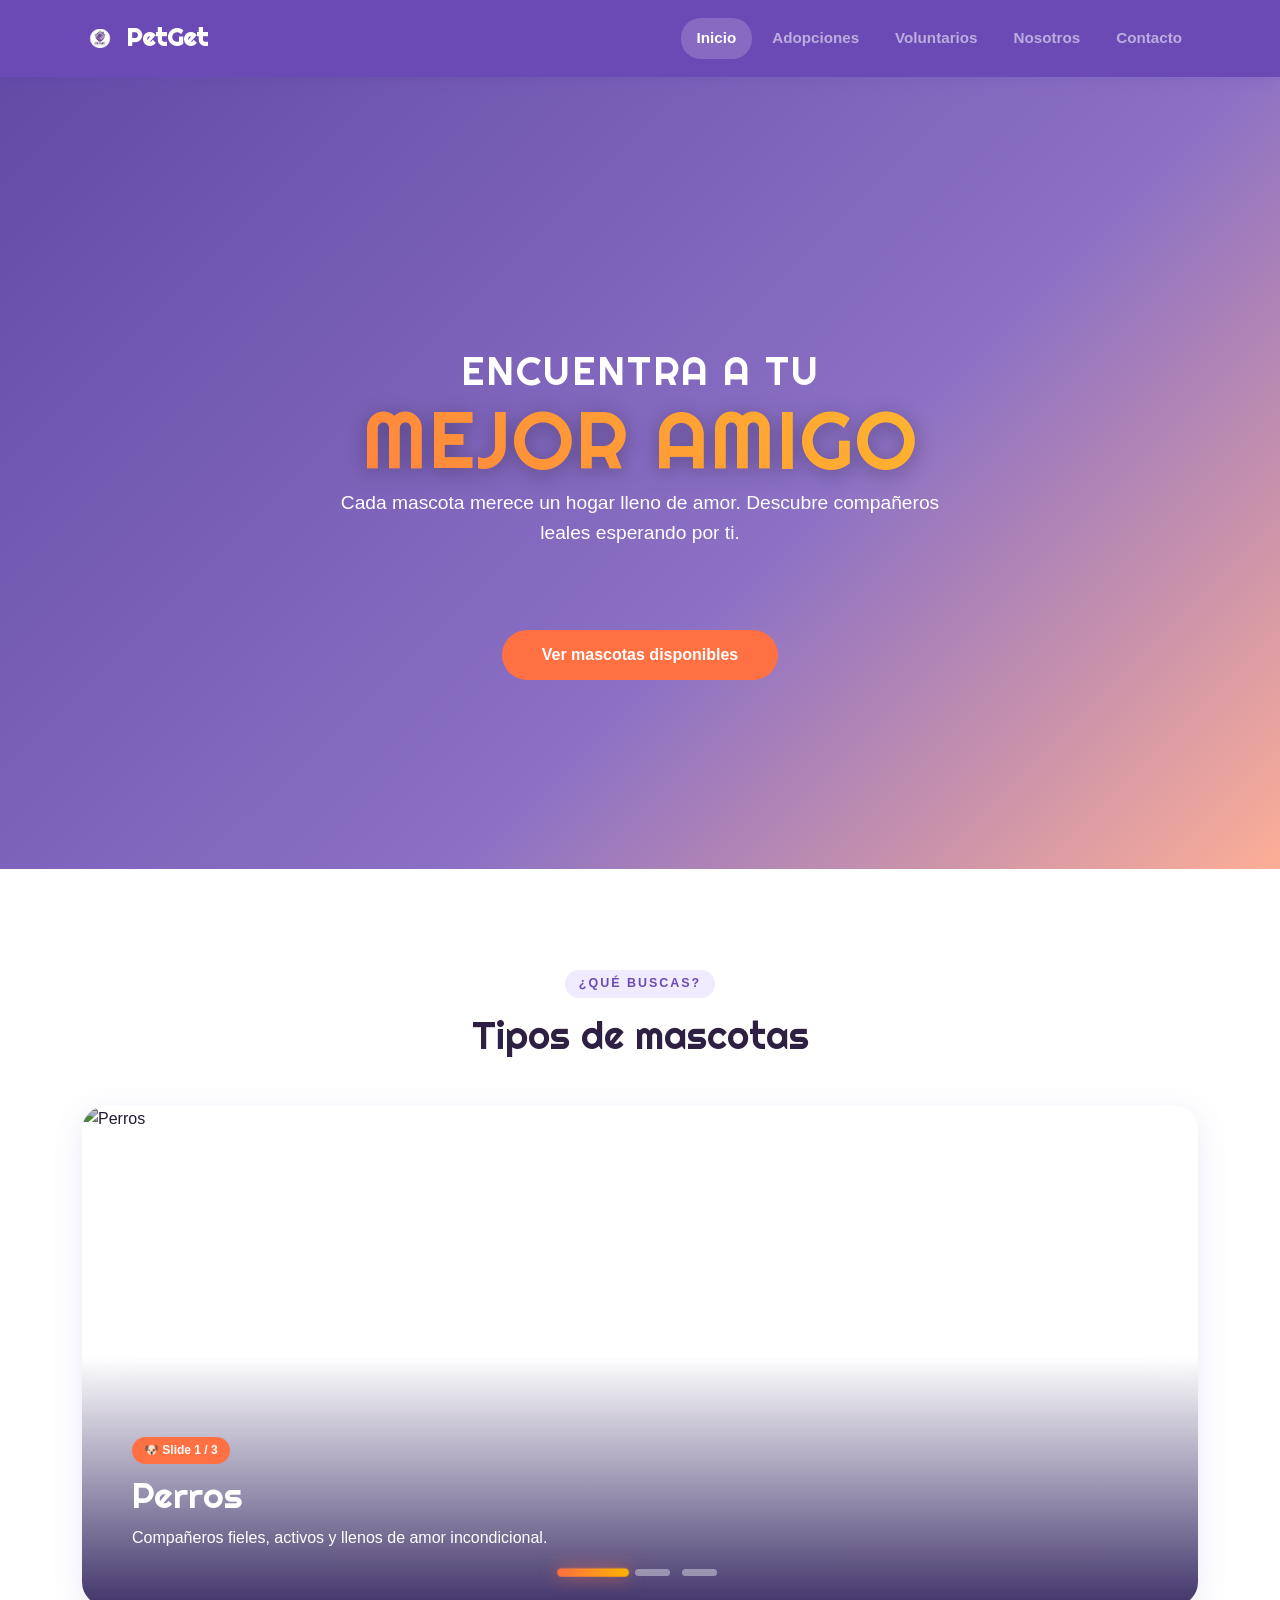
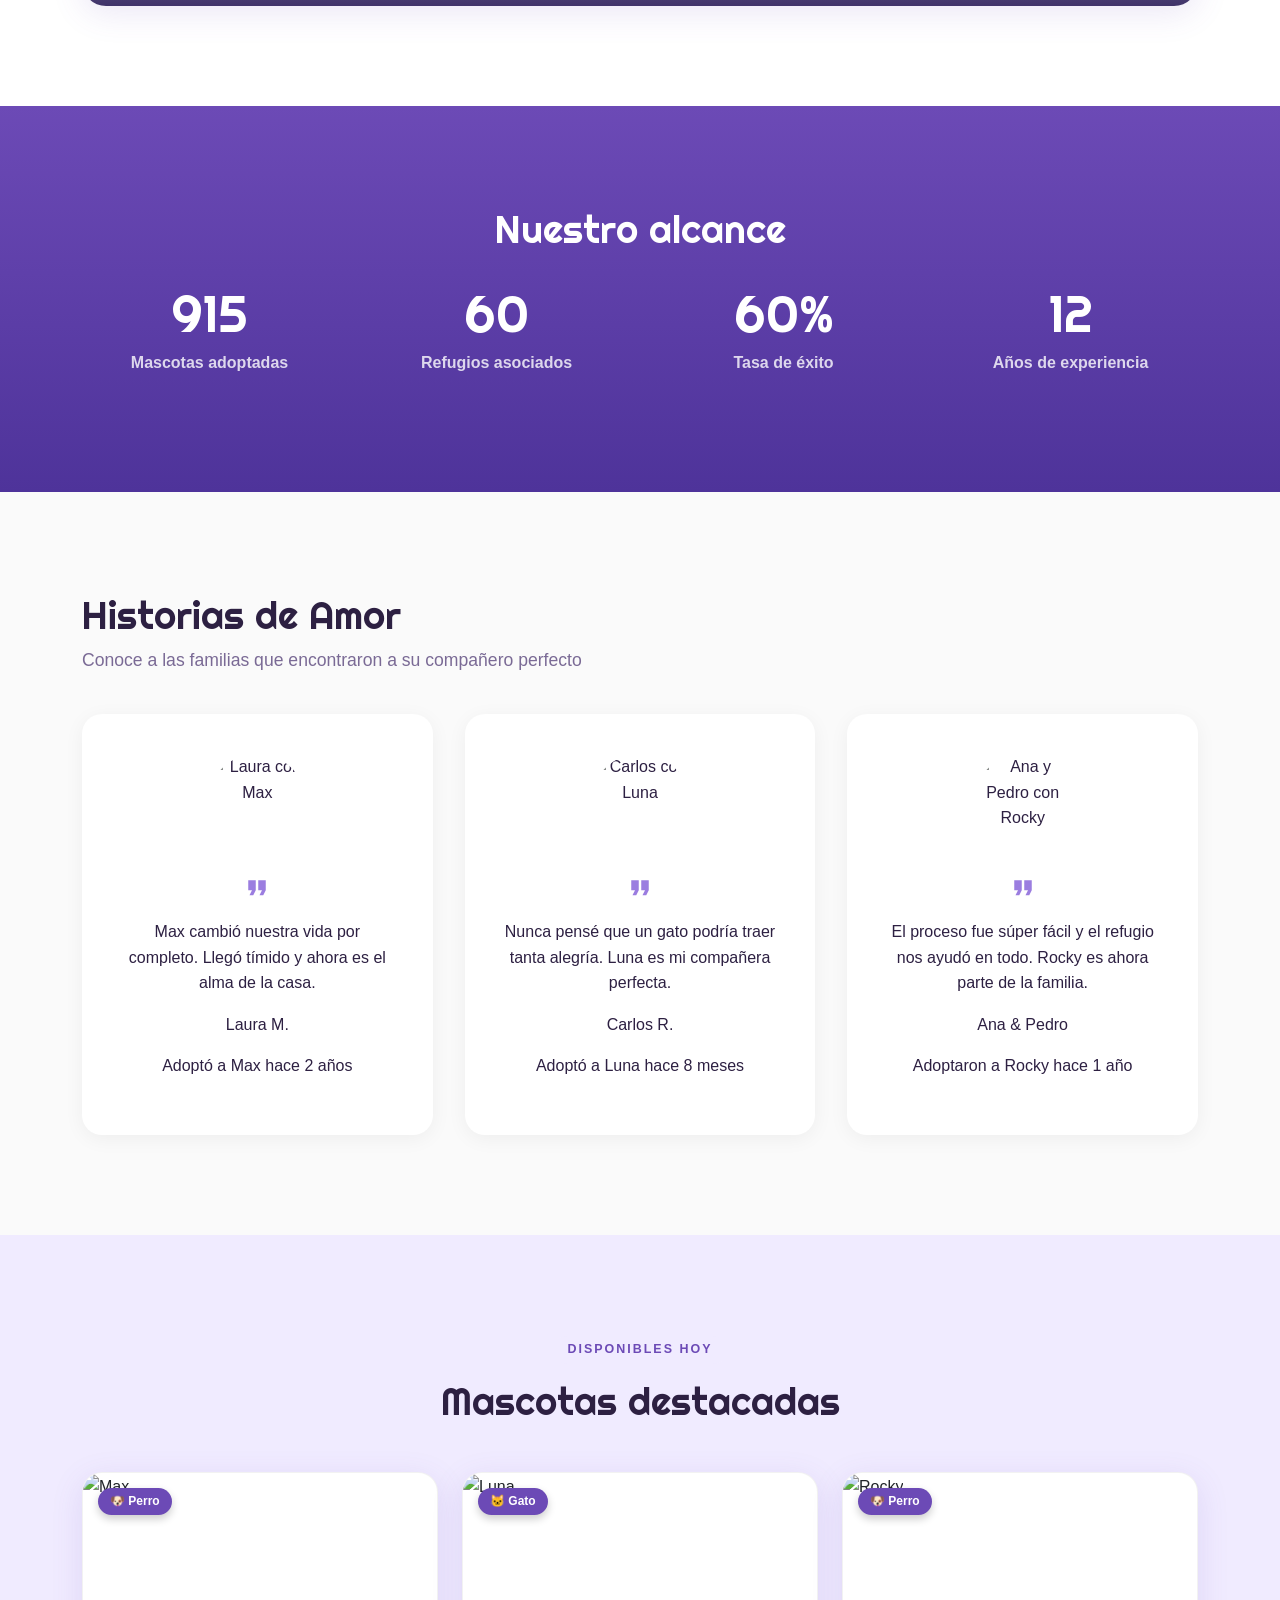
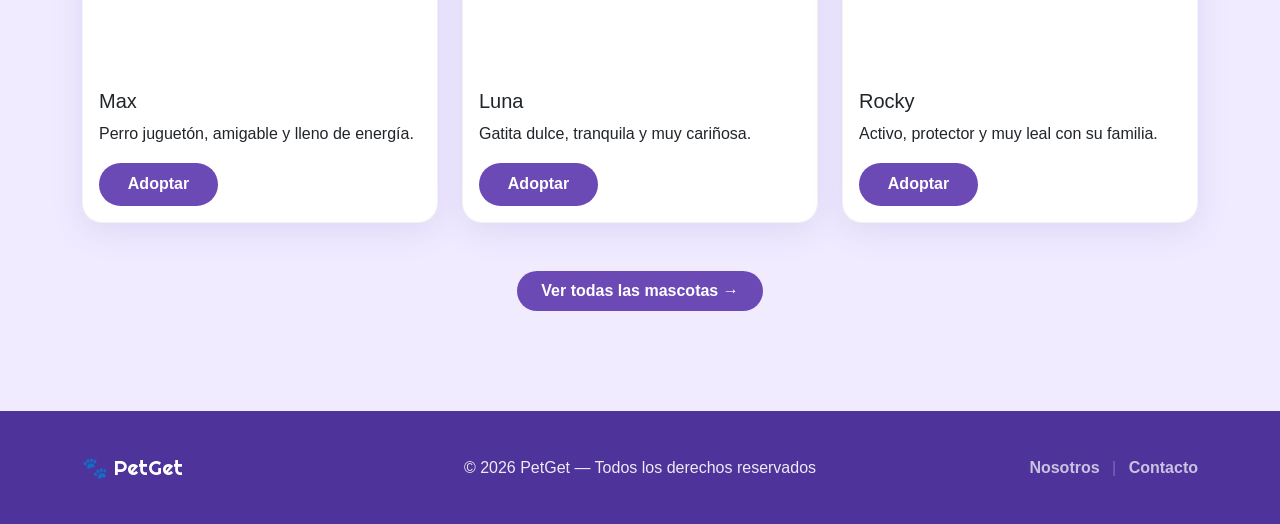
==== commit 5f8e19b6: "Cambios para mientras y que camila no me mate" ====
--- a/index.html
+++ b/index.html
@@ -61,7 +61,7 @@
     <nav class="navbar navbar-expand-lg navbar-dark">
         <div class="container">
             <a class="navbar-brand fw-bold" href="#">
-                <img src="../img/logos.png" alt="PetGet logo" class="img-nav">PetGet
+                <img src="img/logos.png" alt="PetGet logo" class="img-nav">PetGet
             </a>
             <button class="navbar-toggler" type="button" data-bs-toggle="collapse" data-bs-target="#menu">
                 <span class="navbar-toggler-icon"></span>
@@ -70,7 +70,7 @@
                 <ul class="navbar-nav ms-auto text-center gap-1">
                     <li class="nav-item"><a class="nav-link active" href="index.html">Inicio</a></li>
                     <li class="nav-item"><a class="nav-link" href="pages/adopciones.html">Adopciones</a></li>
-                    <li class="nav-item"><a class="nav-link" href="pages/favoritos.html">Favoritos</a></li>
+                    <li class="nav-item"><a class="nav-link" href="pages/voluntarios.html">Voluntarios</a></li>
                     <li class="nav-item"><a class="nav-link" href="pages/nosotros.html">Nosotros</a></li>
                     <li class="nav-item"><a class="nav-link" href="pages/contacto.html">Contacto</a></li>
                 </ul>
--- a/css/styles.css
+++ b/css/styles.css
@@ -405,7 +405,7 @@
 footer a:hover {
     color: #fff;
 }
-
+/* Ajuste para el texto del copyright */
 /* ── 10. ANIMATIONS ── */
 @keyframes fadeUp {
     from { opacity: 0; transform: translateY(20px); }
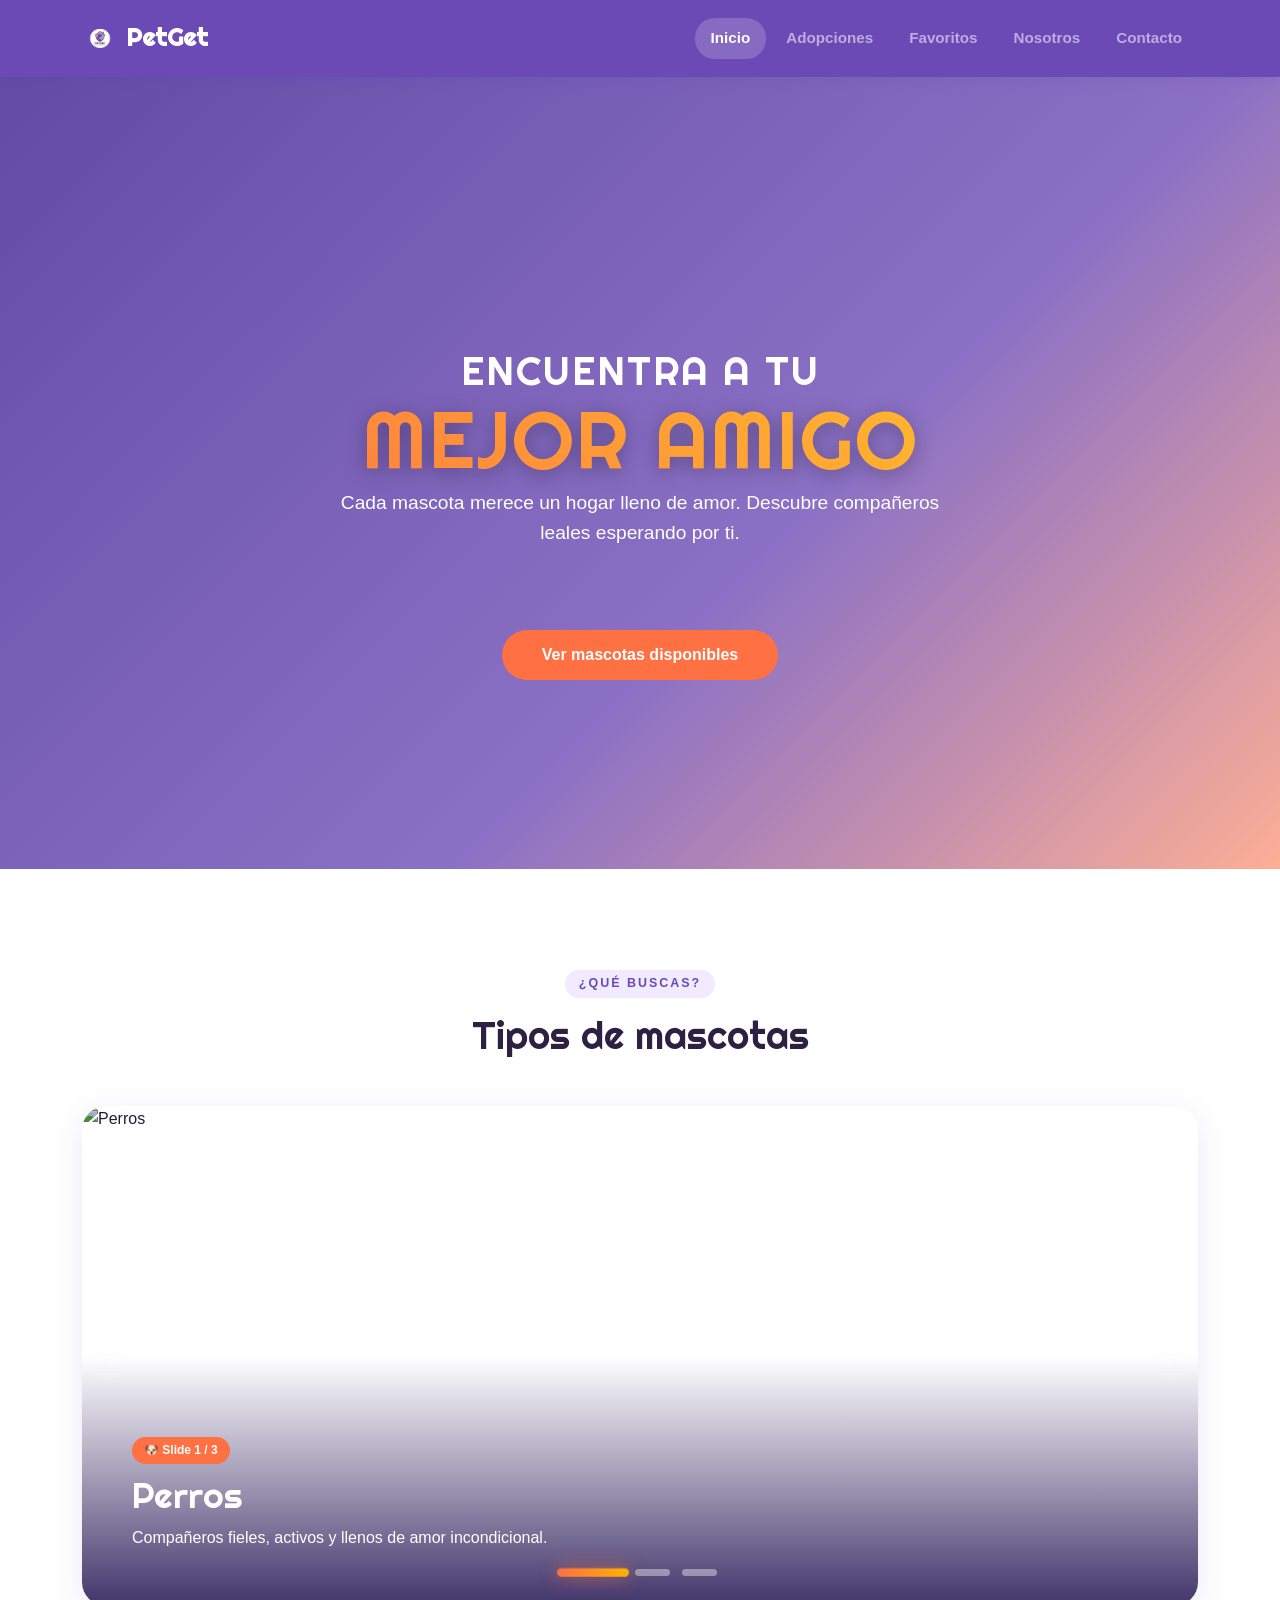
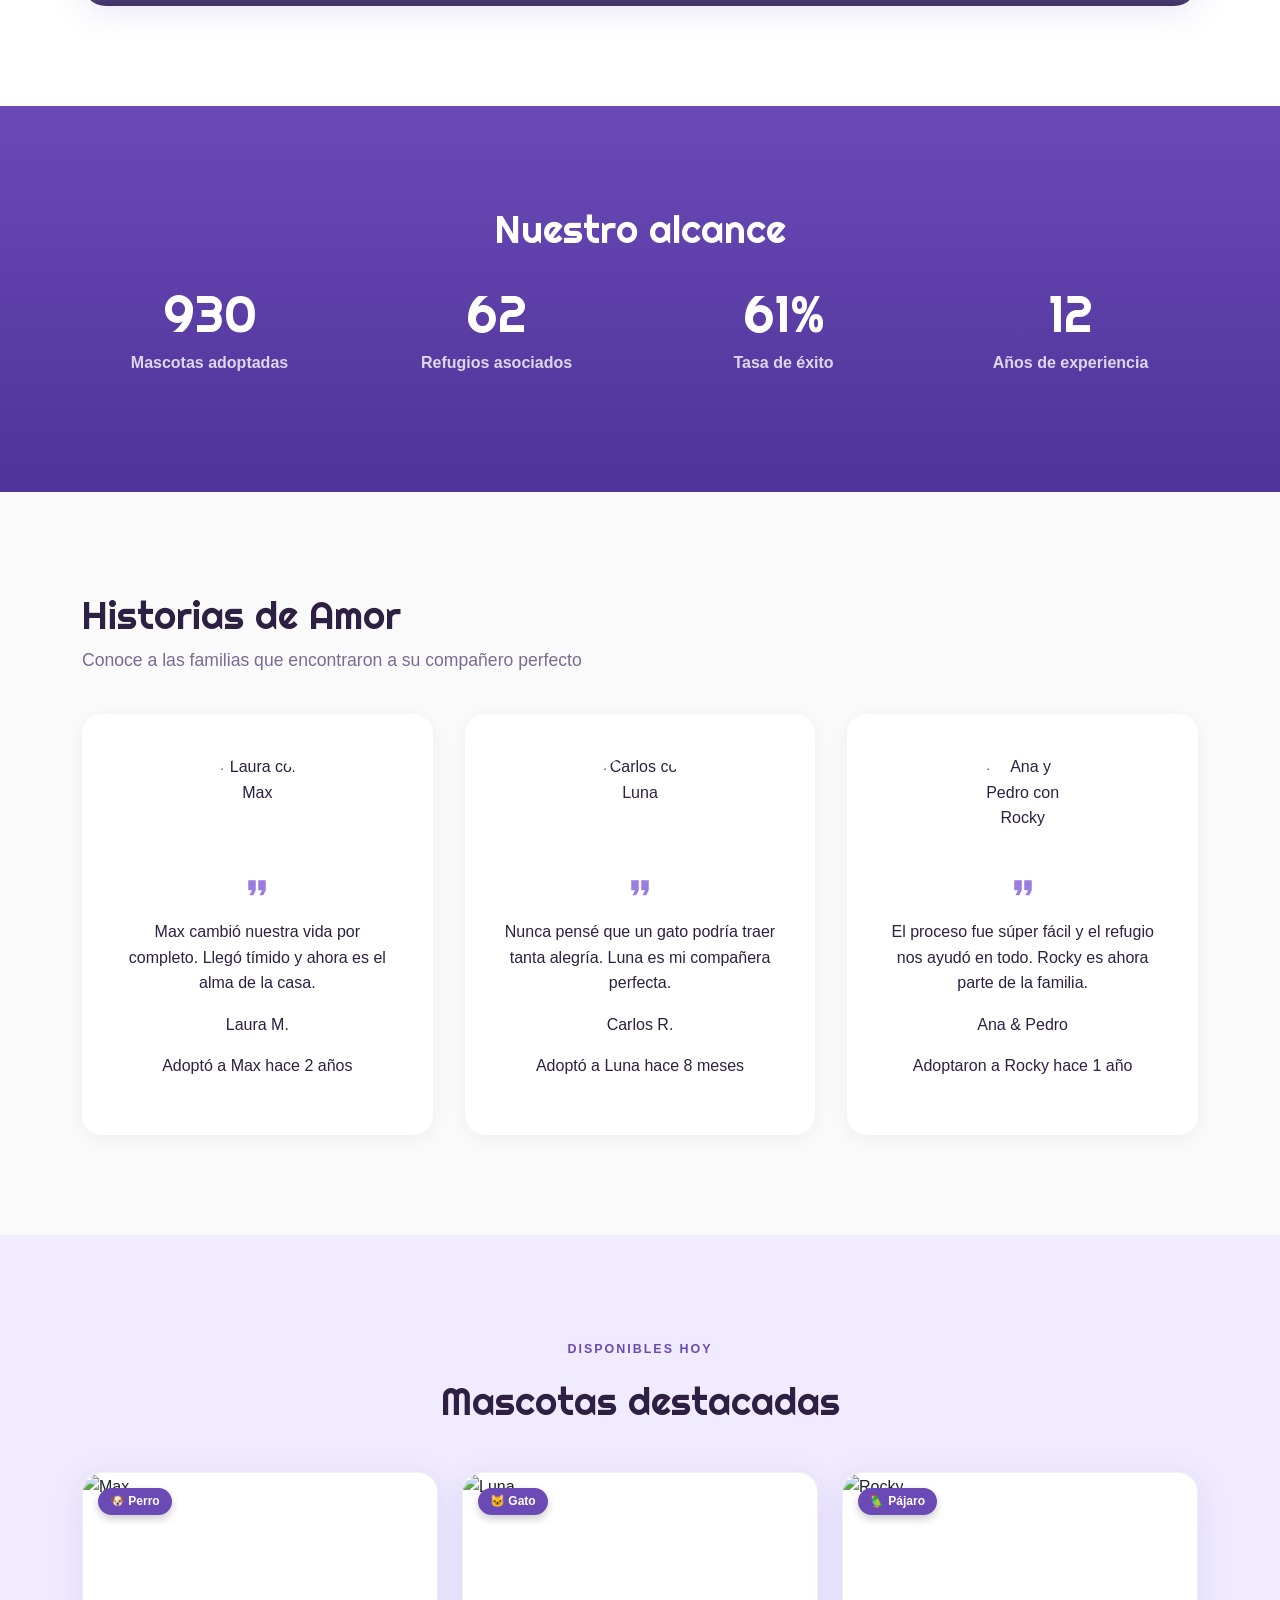
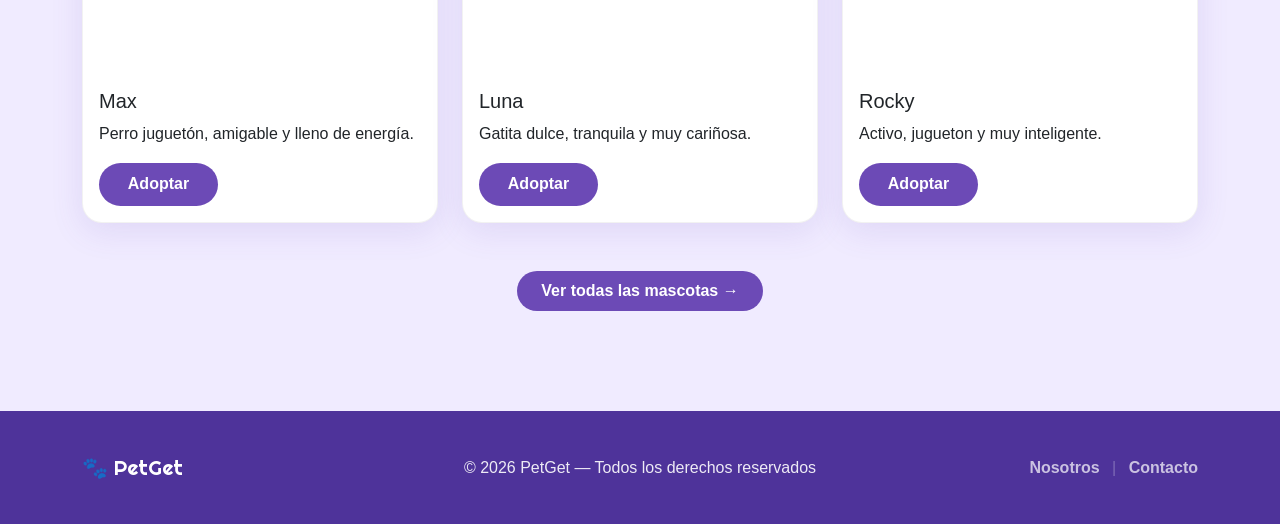
==== commit 2ae2069a: "wip: cambios del index a las tarjetas de llas mascotas destacadas" ====
--- a/index.html
+++ b/index.html
@@ -61,7 +61,7 @@
     <nav class="navbar navbar-expand-lg navbar-dark">
         <div class="container">
             <a class="navbar-brand fw-bold" href="#">
-                <img src="img/logos.png" alt="PetGet logo" class="img-nav">PetGet
+                <img src="../img/logos.png" alt="PetGet logo" class="img-nav">PetGet
             </a>
             <button class="navbar-toggler" type="button" data-bs-toggle="collapse" data-bs-target="#menu">
                 <span class="navbar-toggler-icon"></span>
@@ -70,7 +70,7 @@
                 <ul class="navbar-nav ms-auto text-center gap-1">
                     <li class="nav-item"><a class="nav-link active" href="index.html">Inicio</a></li>
                     <li class="nav-item"><a class="nav-link" href="pages/adopciones.html">Adopciones</a></li>
-                    <li class="nav-item"><a class="nav-link" href="pages/voluntarios.html">Voluntarios</a></li>
+                    <li class="nav-item"><a class="nav-link" href="pages/favoritos.html">Favoritos</a></li>
                     <li class="nav-item"><a class="nav-link" href="pages/nosotros.html">Nosotros</a></li>
                     <li class="nav-item"><a class="nav-link" href="pages/contacto.html">Contacto</a></li>
                 </ul>
@@ -226,14 +226,14 @@
                 <div class="col-md-4">
                     <div class="card pet-card h-100">
                         <div class="img-wrapper position-relative">
-                            <img src="https://imgs.search.brave.com/4EYAyQqDoYm7cHRLd2VcXVajok7UqrOm2UL00XMAsi0/rs:fit:860:0:0:0/g:ce/aHR0cHM6Ly93d3cu/dHJ1cGFuaW9uLmNv/bS9pbWFnZXMvdHJ1/cGFuaW9ud2Vic2l0/ZWxpYnJhcmllcy9i/Zy9ibGFjay1jaGlo/dWFodWEteWVsbG93/LWJhY2tncm91bmQu/anBnP3NmdnJzbj05/ZDI5NmU5M182"
+                            <img src="https://cdn.pixabay.com/photo/2014/08/21/14/51/dog-423398_1280.jpg"
                                 class="card-img-top" alt="Max">
                             <span class="pet-badge">🐶 Perro</span>
                         </div>
                         <div class="card-body">
                             <h5 class="card-title">Max</h5>
                             <p class="card-text">Perro juguetón, amigable y lleno de energía.</p>
-                            <a href="#" class="btn btn-adopt">Adoptar</a>
+                            <a href="pages/adopciones.html" class="btn btn-adopt">Adoptar</a>
                         </div>
                     </div>
                 </div>
@@ -241,14 +241,14 @@
                 <div class="col-md-4">
                     <div class="card pet-card h-100">
                         <div class="img-wrapper position-relative">
-                            <img src="https://imgs.search.brave.com/bOfwzjcl5KiQe1eRphqJo3V3BCyi8oOK8-By_OgtXWU/rs:fit:860:0:0:0/g:ce/aHR0cHM6Ly9jZG4u/cGl4YWJheS5jb20v/cGhvdG8vMjAyNS8w/OC8wMy8wNS80OC9t/aWxhLWtpdHRlbi05/NzUxNjAwXzEyODAu/anBn"
+                            <img src="https://cdn.pixabay.com/photo/2024/10/16/16/14/cat-9125207_1280.jpg"
                                 class="card-img-top" alt="Luna">
                             <span class="pet-badge">🐱 Gato</span>
                         </div>
                         <div class="card-body">
                             <h5 class="card-title">Luna</h5>
                             <p class="card-text">Gatita dulce, tranquila y muy cariñosa.</p>
-                            <a href="#" class="btn btn-adopt">Adoptar</a>
+                            <a href="pages/adopciones.html" class="btn btn-adopt">Adoptar</a>
                         </div>
                     </div>
                 </div>
@@ -256,14 +256,14 @@
                 <div class="col-md-4">
                     <div class="card pet-card h-100">
                         <div class="img-wrapper position-relative">
-                            <img src="https://imgs.search.brave.com/9QwaHEueKr68qDsQOT747cliDwmQt9LGnRQzhtf9HNY/rs:fit:860:0:0:0/g:ce/aHR0cHM6Ly9jZG4u/cGl4YWJheS5jb20v/cGhvdG8vMjAxNi8x/MS8yOS8xMS8yNi9k/b2ctMTg2OTE2N182/NDAuanBn"
+                            <img src="https://cdn.pixabay.com/photo/2023/11/06/06/50/parrot-8368951_1280.png"
                                 class="card-img-top" alt="Rocky">
-                            <span class="pet-badge">🐶 Perro</span>
+                            <span class="pet-badge">🦜 Pájaro</span>
                         </div>
                         <div class="card-body">
                             <h5 class="card-title">Rocky</h5>
-                            <p class="card-text">Activo, protector y muy leal con su familia.</p>
-                            <a href="#" class="btn btn-adopt">Adoptar</a>
+                            <p class="card-text">Activo, jugueton y muy inteligente.</p>
+                            <a href="pages/adopciones.html" class="btn btn-adopt">Adoptar</a>
                         </div>
                     </div>
                 </div>
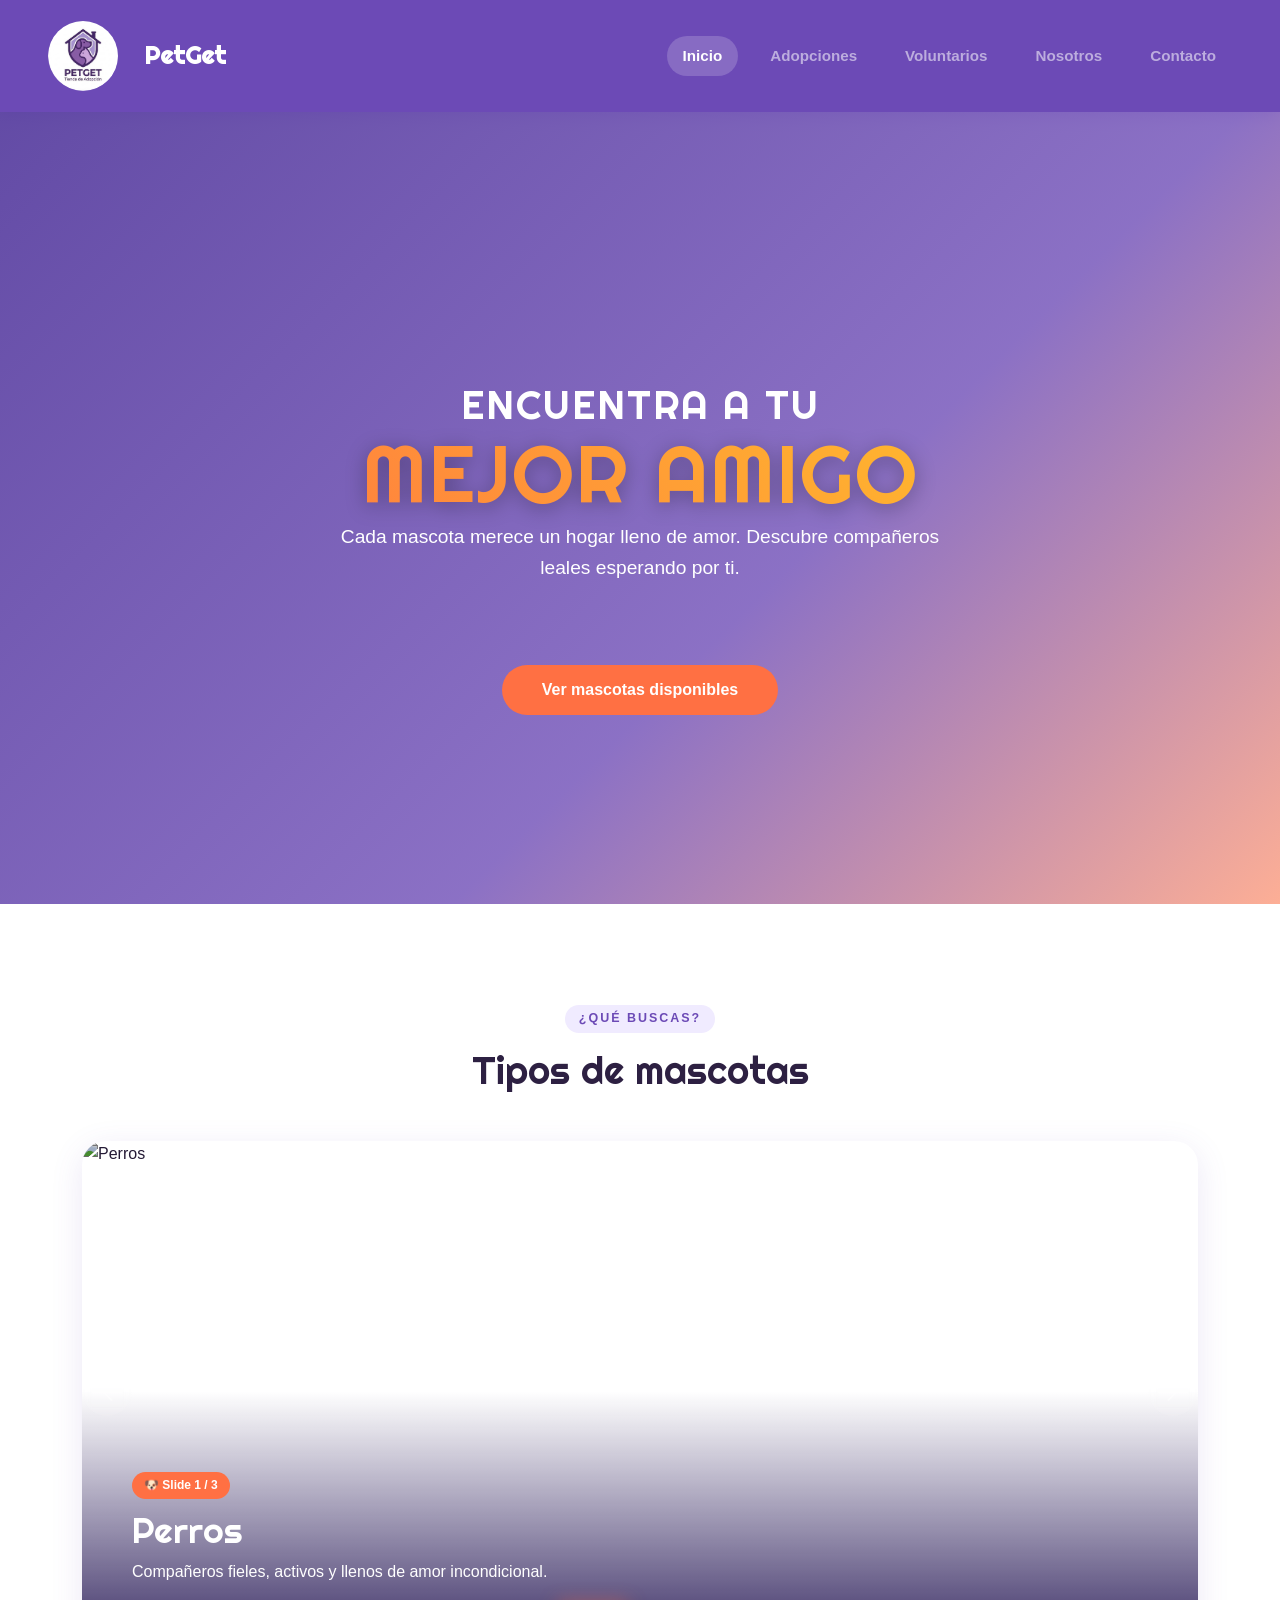
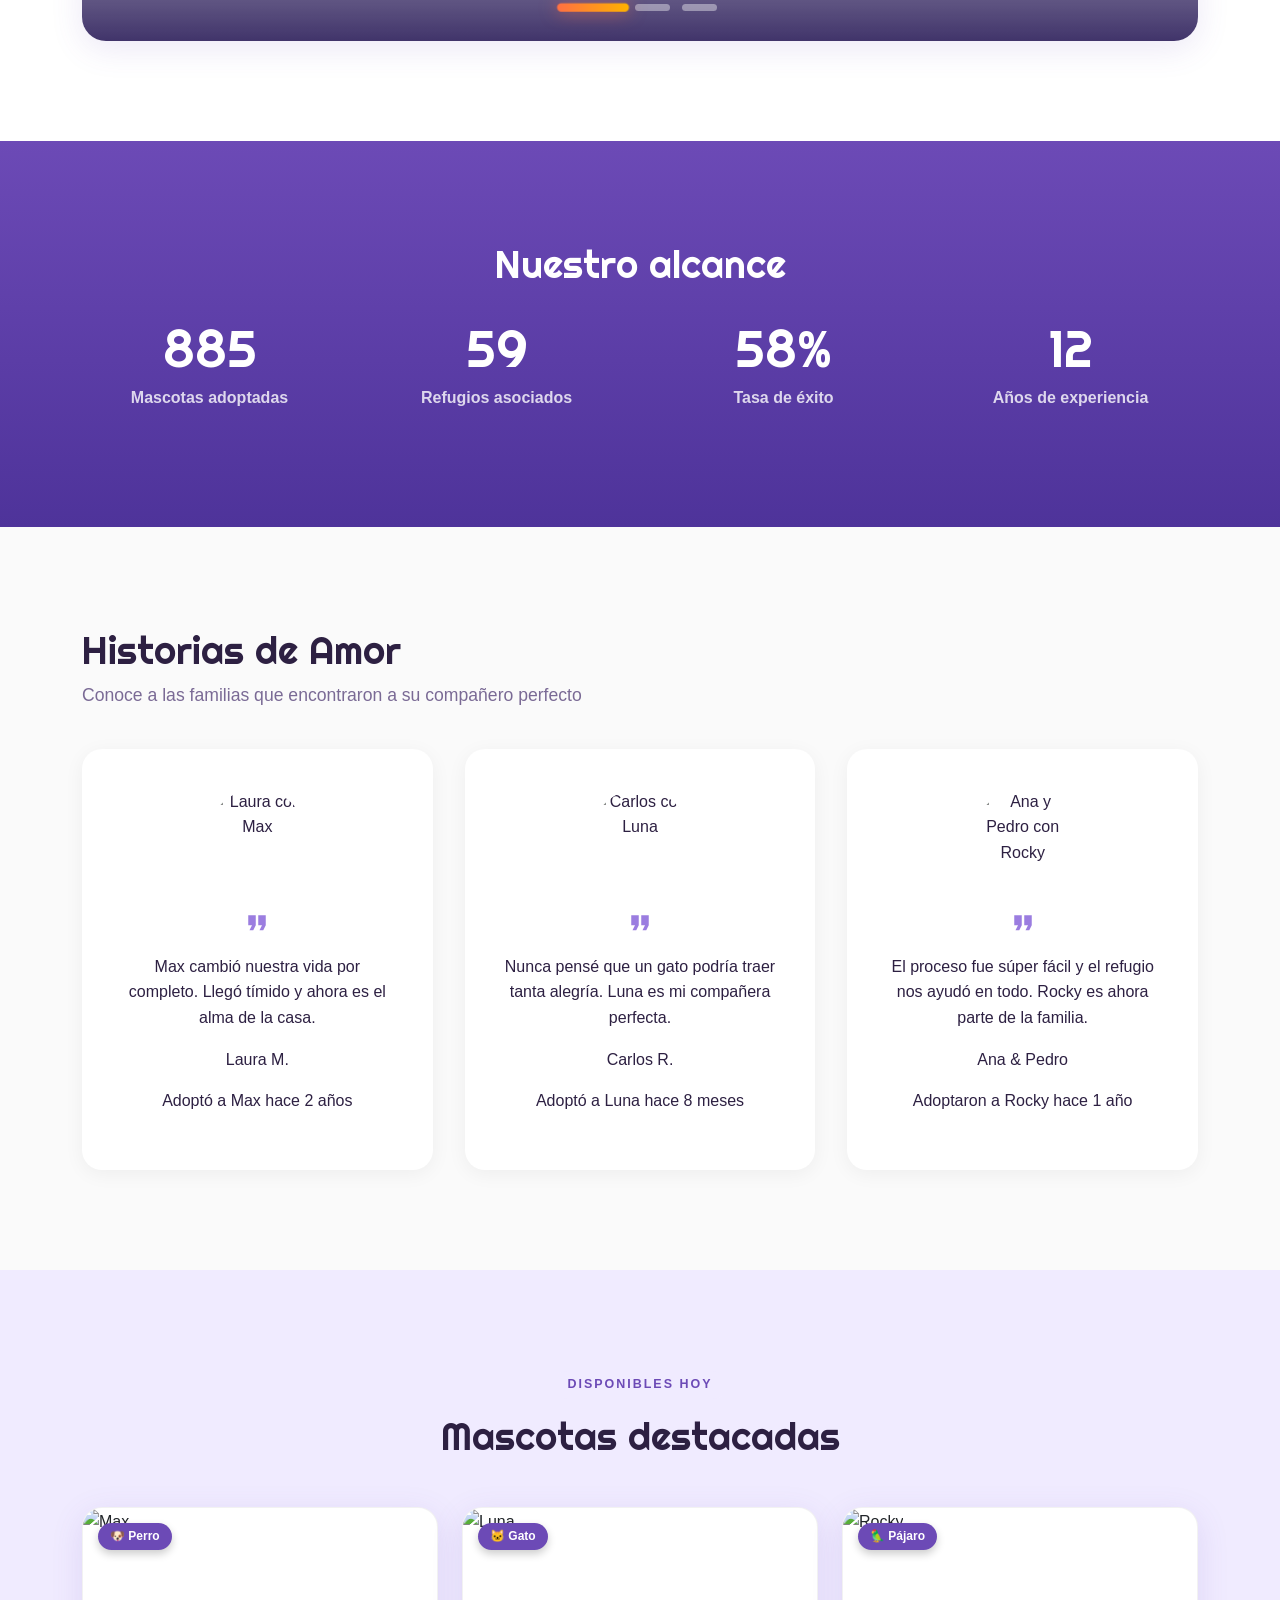
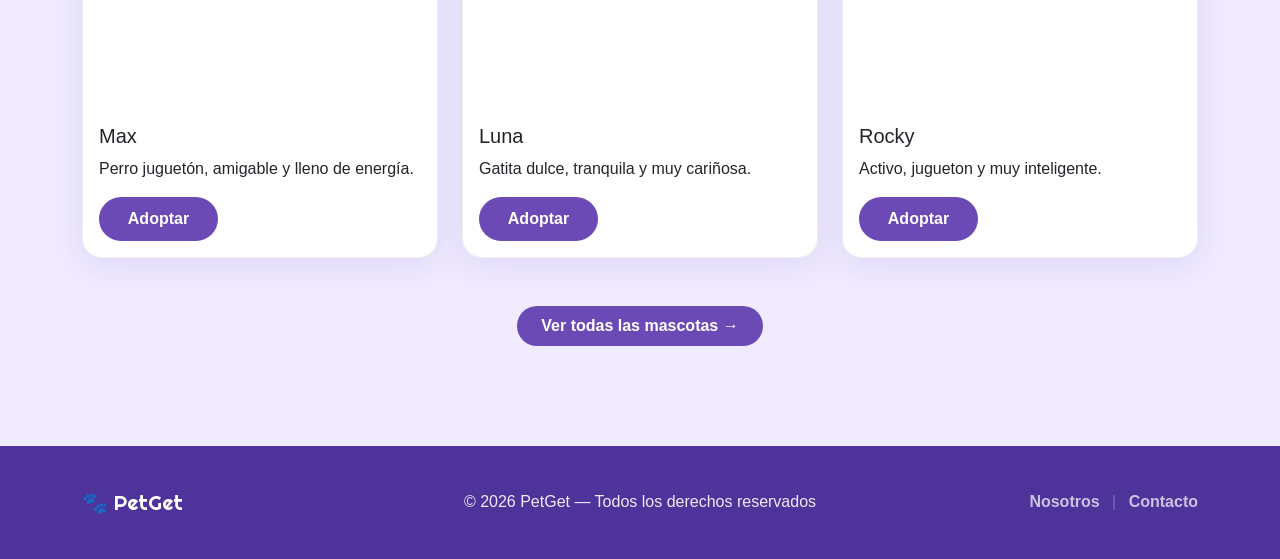
==== commit eb4b5f20: "feat(ui): agregar icono y mejorar navbar del sitio" ====
--- a/index.html
+++ b/index.html
@@ -9,6 +9,7 @@
     <link rel="stylesheet" href="css/styles.css">
     <script src="js/script.js"></script>
     <link href="https://fonts.googleapis.com/css2?family=Righteous&display=swap" rel="stylesheet">
+    <link rel="icon" type="image/x-icon" href="img/logo petget.ico" >
 
     <style>
         /* Estilos específicos para los recuadros flotantes de estadísticas */
@@ -53,29 +54,75 @@
             height: 500px;
             /* Puedes ajustar esta altura */
         }
+     
     </style>
 </head>
 
 <body>
 
-    <nav class="navbar navbar-expand-lg navbar-dark">
-        <div class="container">
-            <a class="navbar-brand fw-bold" href="#">
-                <img src="../img/logos.png" alt="PetGet logo" class="img-nav">PetGet
+    <nav class="navbar navbar-expand-lg navbar-dark py-3">
+
+        <div class="container-fluid px-5">
+
+            <!-- LOGO -->
+            <a class="navbar-brand d-flex align-items-center gap-3 fw-bold" href="#">
+
+                <img src="img/logos.png" alt="PetGet logo" class="logo-navbar img-fluid">
+
+                <span class="titulo-logo">
+                    PetGet
+                </span>
+
             </a>
+
+            <!-- BOTON HAMBURGUESA -->
             <button class="navbar-toggler" type="button" data-bs-toggle="collapse" data-bs-target="#menu">
+
                 <span class="navbar-toggler-icon"></span>
+
             </button>
+
+            <!-- MENU -->
             <div class="collapse navbar-collapse" id="menu">
-                <ul class="navbar-nav ms-auto text-center gap-1">
-                    <li class="nav-item"><a class="nav-link active" href="index.html">Inicio</a></li>
-                    <li class="nav-item"><a class="nav-link" href="pages/adopciones.html">Adopciones</a></li>
-                    <li class="nav-item"><a class="nav-link" href="pages/favoritos.html">Favoritos</a></li>
-                    <li class="nav-item"><a class="nav-link" href="pages/nosotros.html">Nosotros</a></li>
-                    <li class="nav-item"><a class="nav-link" href="pages/contacto.html">Contacto</a></li>
+
+                <ul class="navbar-nav ms-auto text-center gap-lg-3">
+
+                    <li class="nav-item">
+                        <a class="nav-link active" href="index.html">
+                            Inicio
+                        </a>
+                    </li>
+
+                    <li class="nav-item">
+                        <a class="nav-link" href="pages/adopciones.html">
+                            Adopciones
+                        </a>
+                    </li>
+
+                    <li class="nav-item">
+                        <a class="nav-link" href="pages/voluntarios.html">
+                            Voluntarios
+                        </a>
+                    </li>
+
+                    <li class="nav-item">
+                        <a class="nav-link" href="pages/nosotros.html">
+                            Nosotros
+                        </a>
+                    </li>
+
+                    <li class="nav-item">
+                        <a class="nav-link" href="pages/contacto.html">
+                            Contacto
+                        </a>
+                    </li>
+
                 </ul>
-            </div>
-        </div>
+
+            </div>
+
+        </div>
+
     </nav>
 
     <section class="hero text-white" id="hero">
@@ -88,7 +135,7 @@
                     </h1>
                     <p class="hero-subtitle">Cada mascota merece un hogar lleno de amor. Descubre compañeros leales
                         esperando por ti.</p>
-                        <br><br>
+                    <br><br>
                     <a href="pages/adopciones.html" class="btn btn-hero">Ver mascotas disponibles</a>
                 </div>
             </div>
@@ -153,66 +200,78 @@
     </section>
 
     <section class="stats" id="stats">
-    <div class="container">
-        <h2 class="section-title text-center text-white">Nuestro alcance</h2>
-        <br>
-      <div class="stats-grid">
-        <div class="stat-item">
-          <div class="stat-number" data-target="2847">0</div>
-          <p class="stat-label">Mascotas adoptadas</p>
-        </div>
-        <div class="stat-item">
-          <div class="stat-number" data-target="156">0</div>
-          <p class="stat-label">Refugios asociados</p>
-        </div>
-        <div class="stat-item">
-          <div class="stat-number" data-target="98" data-suffix="%">0</div>
-          <p class="stat-label">Tasa de éxito</p>
-        </div>
-        <div class="stat-item">
-          <div class="stat-number" data-target="12">0</div>
-          <p class="stat-label">Años de experiencia</p>
-        </div>
-      </div>
-    </div>
-  </section>
+        <div class="container">
+            <h2 class="section-title text-center text-white">Nuestro alcance</h2>
+            <br>
+            <div class="stats-grid">
+                <div class="stat-item">
+                    <div class="stat-number" data-target="2847">0</div>
+                    <p class="stat-label">Mascotas adoptadas</p>
+                </div>
+                <div class="stat-item">
+                    <div class="stat-number" data-target="156">0</div>
+                    <p class="stat-label">Refugios asociados</p>
+                </div>
+                <div class="stat-item">
+                    <div class="stat-number" data-target="98" data-suffix="%">0</div>
+                    <p class="stat-label">Tasa de éxito</p>
+                </div>
+                <div class="stat-item">
+                    <div class="stat-number" data-target="12">0</div>
+                    <p class="stat-label">Años de experiencia</p>
+                </div>
+            </div>
+        </div>
+    </section>
 
 
     <section class="testimonials" id="testimonials">
-    <div class="container">
-      <h2 class="section-title">Historias de Amor</h2>
-      <p class="section-subtitle">Conoce a las familias que encontraron a su compañero perfecto</p>
-      <div class="testimonials-grid">
-        <div class="testimonial-card">
-          <div class="testimonial-img-wrap">
-            <img src="https://thumbs.dreamstime.com/b/dos-personas-con-un-perro-en-la-correa-al-aire-libre-retroceden-c%C3%A1mara-caminando-una-pareja-de-perros-j%C3%B3venes-y-su-mascota-el-282514872.jpg" alt="Laura con Max" class="testimonial-img" />
-          </div>
-          <svg class="quote-icon" viewBox="0 0 24 24" fill="currentColor"><path d="M6 17h3l2-4V5H5v8h3zm8 0h3l2-4V5h-6v8h3z"/></svg>
-          <p class="testimonial-quote">Max cambió nuestra vida por completo. Llegó tímido y ahora es el alma de la casa.</p>
-          <p class="testimonial-name">Laura M.</p>
-          <p class="testimonial-detail">Adoptó a Max hace 2 años</p>
-        </div>
-        <div class="testimonial-card">
-          <div class="testimonial-img-wrap">
-            <img src="https://doctoracats.com.mx/wp-content/uploads/2025/08/Gato-en-compan%CC%83ia.jpg" alt="Carlos con Luna" class="testimonial-img" />
-          </div>
-          <svg class="quote-icon" viewBox="0 0 24 24" fill="currentColor"><path d="M6 17h3l2-4V5H5v8h3zm8 0h3l2-4V5h-6v8h3z"/></svg>
-          <p class="testimonial-quote">Nunca pensé que un gato podría traer tanta alegría. Luna es mi compañera perfecta.</p>
-          <p class="testimonial-name">Carlos R.</p>
-          <p class="testimonial-detail">Adoptó a Luna hace 8 meses</p>
-        </div>
-        <div class="testimonial-card">
-          <div class="testimonial-img-wrap">
-            <img src="https://img.freepik.com/foto-gratis/hombre-jugando-su-perro-jardin_23-2147902072.jpg" alt="Ana y Pedro con Rocky" class="testimonial-img" />
-          </div>
-          <svg class="quote-icon" viewBox="0 0 24 24" fill="currentColor"><path d="M6 17h3l2-4V5H5v8h3zm8 0h3l2-4V5h-6v8h3z"/></svg>
-          <p class="testimonial-quote">El proceso fue súper fácil y el refugio nos ayudó en todo. Rocky es ahora parte de la familia.</p>
-          <p class="testimonial-name">Ana &amp; Pedro</p>
-          <p class="testimonial-detail">Adoptaron a Rocky hace 1 año</p>
-        </div>
-      </div>
-    </div>
-  </section>
+        <div class="container">
+            <h2 class="section-title">Historias de Amor</h2>
+            <p class="section-subtitle">Conoce a las familias que encontraron a su compañero perfecto</p>
+            <div class="testimonials-grid">
+                <div class="testimonial-card">
+                    <div class="testimonial-img-wrap">
+                        <img src="https://thumbs.dreamstime.com/b/dos-personas-con-un-perro-en-la-correa-al-aire-libre-retroceden-c%C3%A1mara-caminando-una-pareja-de-perros-j%C3%B3venes-y-su-mascota-el-282514872.jpg"
+                            alt="Laura con Max" class="testimonial-img" />
+                    </div>
+                    <svg class="quote-icon" viewBox="0 0 24 24" fill="currentColor">
+                        <path d="M6 17h3l2-4V5H5v8h3zm8 0h3l2-4V5h-6v8h3z" />
+                    </svg>
+                    <p class="testimonial-quote">Max cambió nuestra vida por completo. Llegó tímido y ahora es el alma
+                        de la casa.</p>
+                    <p class="testimonial-name">Laura M.</p>
+                    <p class="testimonial-detail">Adoptó a Max hace 2 años</p>
+                </div>
+                <div class="testimonial-card">
+                    <div class="testimonial-img-wrap">
+                        <img src="https://doctoracats.com.mx/wp-content/uploads/2025/08/Gato-en-compan%CC%83ia.jpg"
+                            alt="Carlos con Luna" class="testimonial-img" />
+                    </div>
+                    <svg class="quote-icon" viewBox="0 0 24 24" fill="currentColor">
+                        <path d="M6 17h3l2-4V5H5v8h3zm8 0h3l2-4V5h-6v8h3z" />
+                    </svg>
+                    <p class="testimonial-quote">Nunca pensé que un gato podría traer tanta alegría. Luna es mi
+                        compañera perfecta.</p>
+                    <p class="testimonial-name">Carlos R.</p>
+                    <p class="testimonial-detail">Adoptó a Luna hace 8 meses</p>
+                </div>
+                <div class="testimonial-card">
+                    <div class="testimonial-img-wrap">
+                        <img src="https://img.freepik.com/foto-gratis/hombre-jugando-su-perro-jardin_23-2147902072.jpg"
+                            alt="Ana y Pedro con Rocky" class="testimonial-img" />
+                    </div>
+                    <svg class="quote-icon" viewBox="0 0 24 24" fill="currentColor">
+                        <path d="M6 17h3l2-4V5H5v8h3zm8 0h3l2-4V5h-6v8h3z" />
+                    </svg>
+                    <p class="testimonial-quote">El proceso fue súper fácil y el refugio nos ayudó en todo. Rocky es
+                        ahora parte de la familia.</p>
+                    <p class="testimonial-name">Ana &amp; Pedro</p>
+                    <p class="testimonial-detail">Adoptaron a Rocky hace 1 año</p>
+                </div>
+            </div>
+        </div>
+    </section>
 
 
     <section class="featured-section">
@@ -307,42 +366,42 @@
         });
 
         document.addEventListener('DOMContentLoaded', () => {
-        const stats = document.querySelectorAll('.stat-number');
-        const speed = 200; // Cuanto más alto, más lento
-
-        const animateStats = () => {
-            stats.forEach(stat => {
-                const updateCount = () => {
-                    const target = +stat.getAttribute('data-target');
-                    const count = +stat.innerText.replace('%', ''); // Quitamos el % para calcular
-                    const suffix = stat.getAttribute('data-suffix') || '';
-                    
-                    const inc = target / speed;
-
-                    if (count < target) {
-                        stat.innerText = Math.ceil(count + inc) + suffix;
-                        setTimeout(updateCount, 15);
-                    } else {
-                        stat.innerText = target + suffix;
-                    }
-                };
-                updateCount();
-            });
-        };
-
-        // Opción simple: Ejecutar al cargar
-        // animateStats(); 
-
-        // Opción Pro: Ejecutar solo cuando el usuario llega a esa sección (Intersection Observer)
-        const observer = new IntersectionObserver((entries) => {
-            if(entries[0].isIntersecting) {
-                animateStats();
-                observer.disconnect(); // Para que solo se anime una vez
-            }
-        }, { threshold: 0.5 });
-
-        observer.observe(document.querySelector('#stats'));
-    });
+            const stats = document.querySelectorAll('.stat-number');
+            const speed = 200; // Cuanto más alto, más lento
+
+            const animateStats = () => {
+                stats.forEach(stat => {
+                    const updateCount = () => {
+                        const target = +stat.getAttribute('data-target');
+                        const count = +stat.innerText.replace('%', ''); // Quitamos el % para calcular
+                        const suffix = stat.getAttribute('data-suffix') || '';
+
+                        const inc = target / speed;
+
+                        if (count < target) {
+                            stat.innerText = Math.ceil(count + inc) + suffix;
+                            setTimeout(updateCount, 15);
+                        } else {
+                            stat.innerText = target + suffix;
+                        }
+                    };
+                    updateCount();
+                });
+            };
+
+            // Opción simple: Ejecutar al cargar
+            // animateStats(); 
+
+            // Opción Pro: Ejecutar solo cuando el usuario llega a esa sección (Intersection Observer)
+            const observer = new IntersectionObserver((entries) => {
+                if (entries[0].isIntersecting) {
+                    animateStats();
+                    observer.disconnect(); // Para que solo se anime una vez
+                }
+            }, { threshold: 0.5 });
+
+            observer.observe(document.querySelector('#stats'));
+        });
     </script>
 </body>
 
--- a/css/styles.css
+++ b/css/styles.css
@@ -465,4 +465,20 @@
 .pet-badge {
     z-index: 2;
     box-shadow: 0 4px 8px rgba(0,0,0,0.2);
+}
+
+
+
+/* LOGO DEL INDEX  */
+
+.logo-navbar{
+
+    width: 70px !important;
+    height: 70px !important;
+
+    object-fit: cover;
+
+    border-radius: 50%;
+
+    margin-right: 10px;
 }
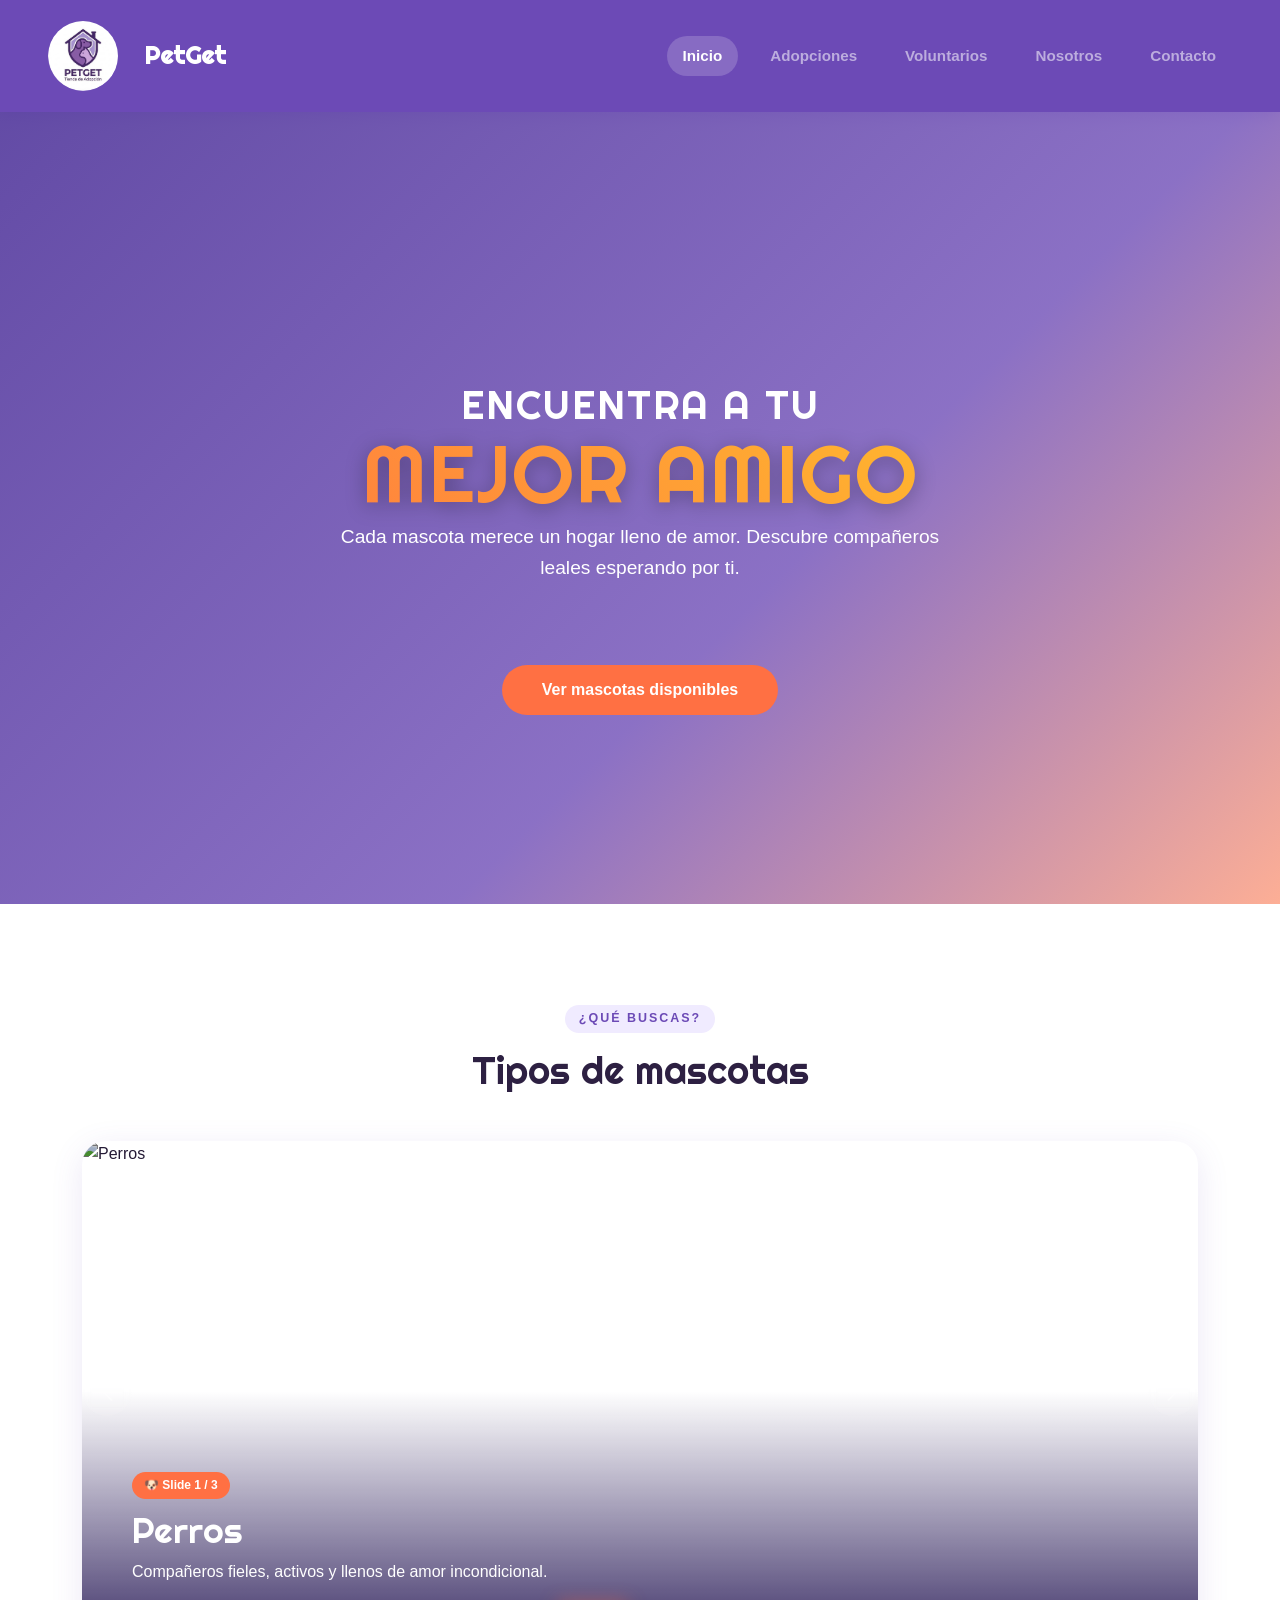
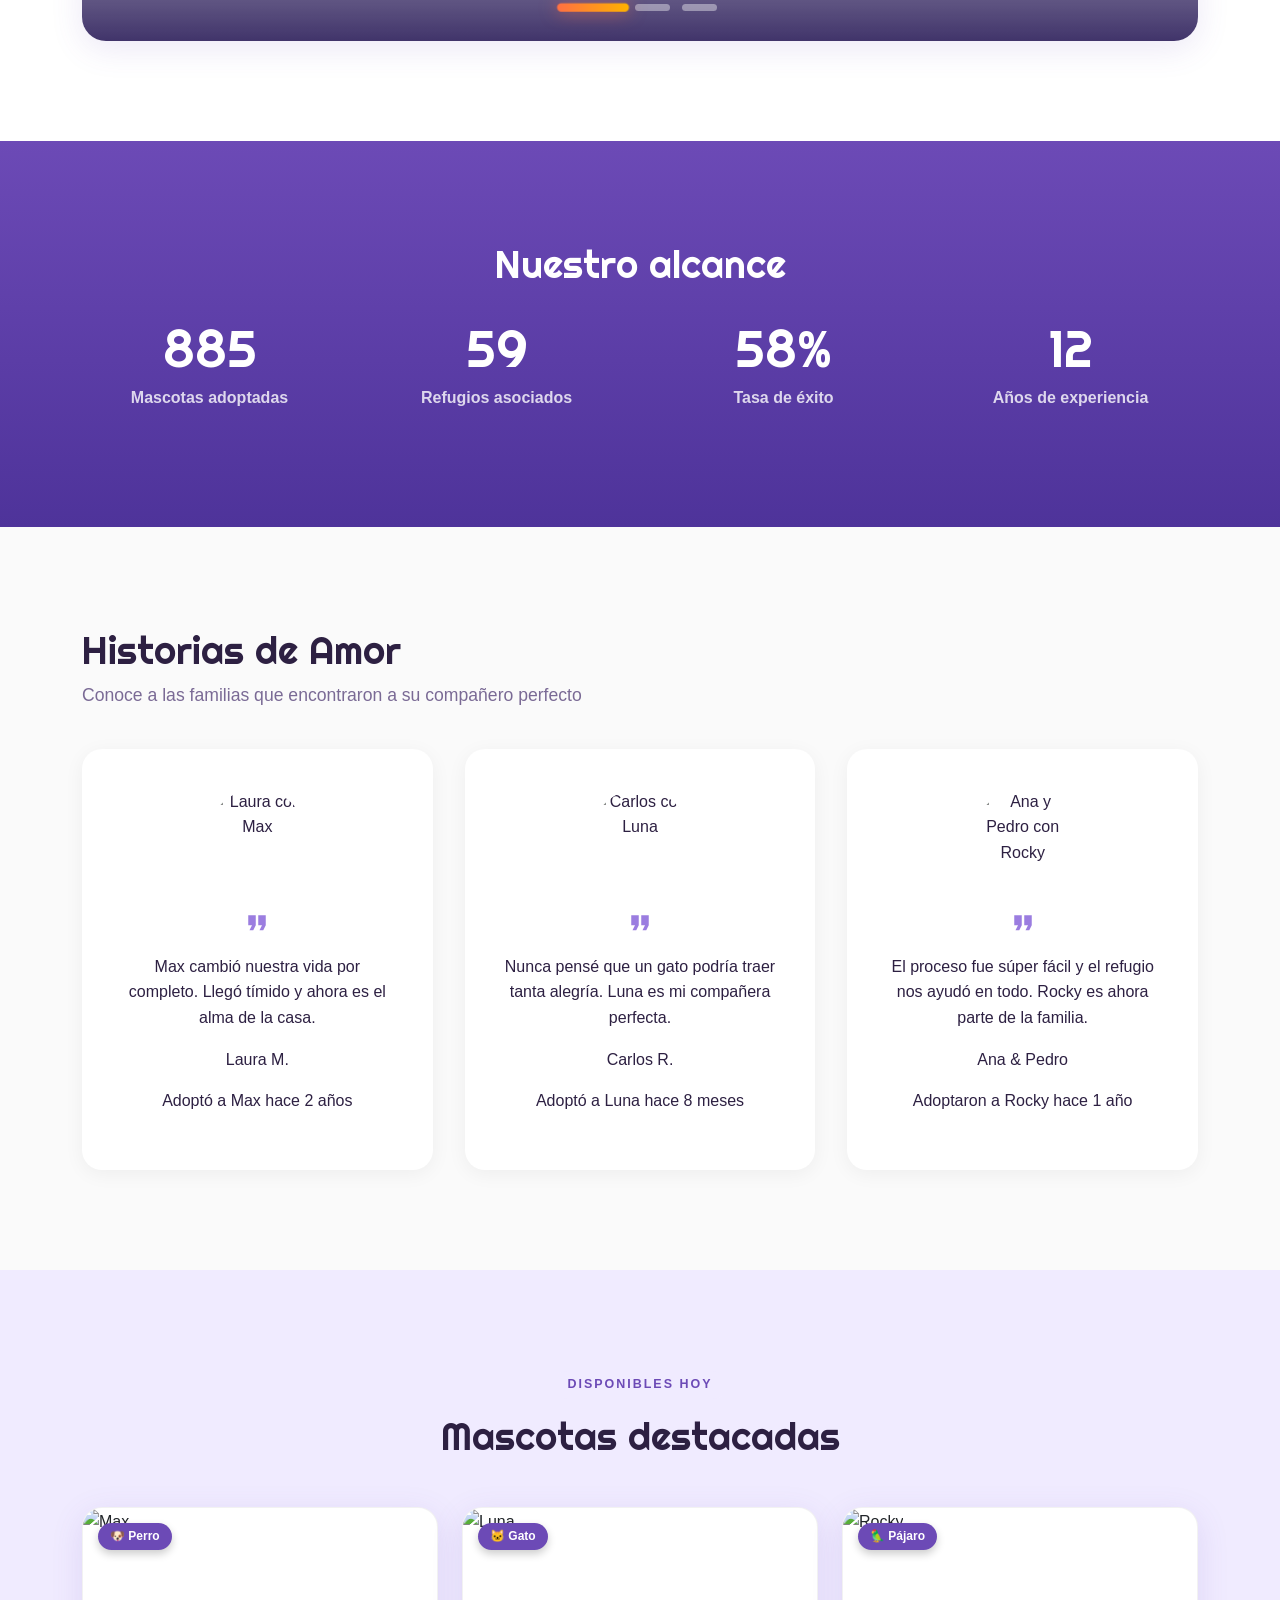
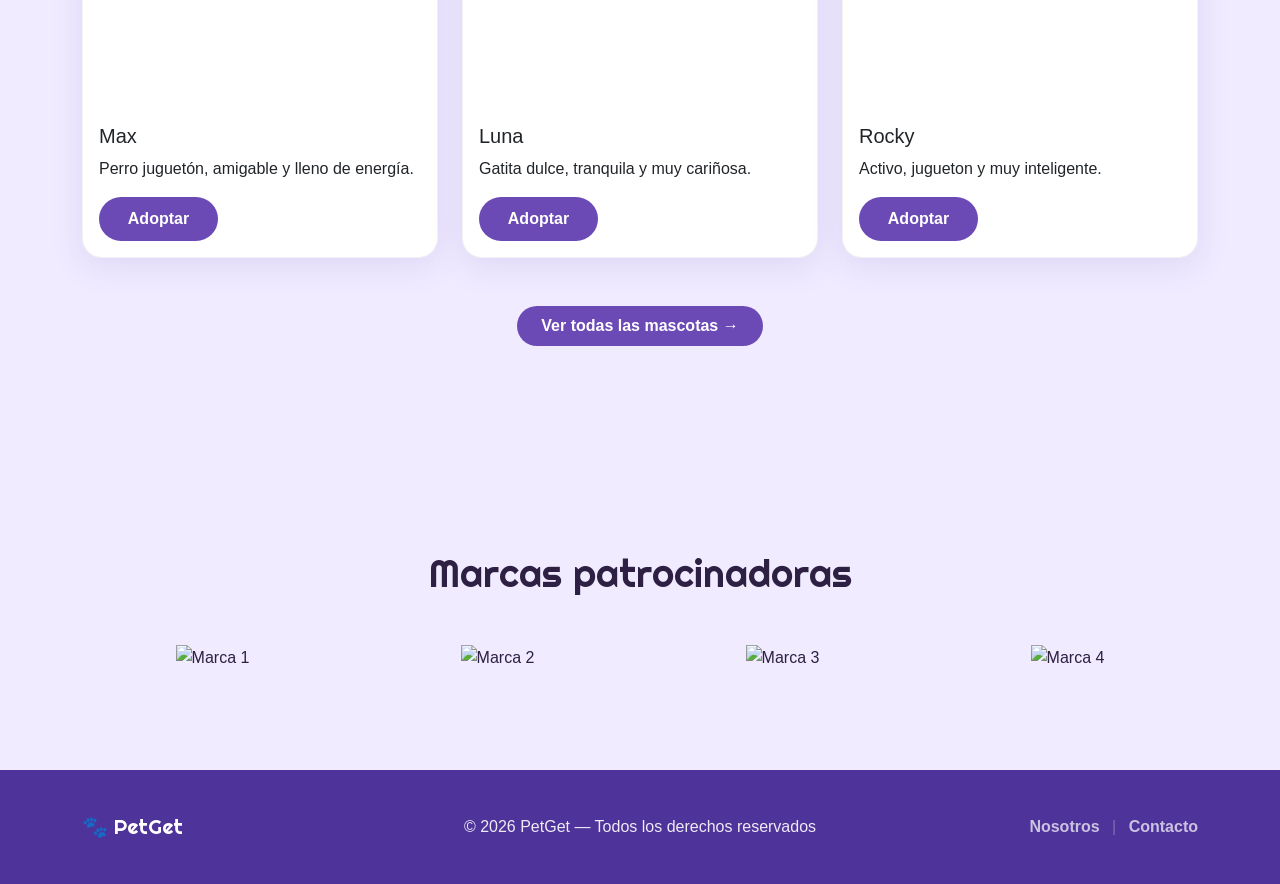
==== commit 894677db: "agregar las marcas patrocinadoras" ====
--- a/index.html
+++ b/index.html
@@ -336,6 +336,54 @@
         </div>
     </section>
 
+
+    <section class="featured-section">
+    <div class="container">
+        <div class="text-center mb-5">
+            <h2 class="section-title mt-1">Marcas patrocinadoras</h2>
+        </div>
+
+        <div class="row g-4 justify-content-center align-items-center">
+
+            <div class="col-md-3 col-6 text-center">
+                <div class="sponsor-card">
+                    <img src="https://logosnicas.com/wp-content/uploads/2026/01/alimiau.png"
+                        alt="Marca 1"
+                        class="sponsor-logo"
+                        length="400" width="300">
+                </div>
+            </div>
+
+            <div class="col-md-3 col-6 text-center">
+                <div class="sponsor-card">
+                    <img src="https://chilax.es/wp-content/uploads/elementor/thumbs/logo-colorslogan-ovpa0k29rntdgv9ifbdlvofttu769cq5q7lq9eqwy0.png"
+                        alt="Marca 2"
+                        class="sponsor-logo">
+                </div>
+            </div>
+
+            <div class="col-md-3 col-6 text-center">
+                <div class="sponsor-card">
+                    <img src="https://iconape.com/wp-content/png_logo_vector/purina-logo.png"
+                        alt="Marca 3"
+                        class="sponsor-logo"
+                        length="200" width="200">
+                </div>
+            </div>
+
+            <div class="col-md-3 col-6 text-center">
+                <div class="sponsor-card">
+                    <img src="https://tuvet.sv/assets/logos/logo-color-2.png"
+                        alt="Marca 4"
+                        class="sponsor-logo"
+                        length="200" width="200">
+                </div>
+            </div>
+
+        </div>
+    </div>
+</section>
+
     <footer>
         <div class="container">
             <div class="row align-items-center">
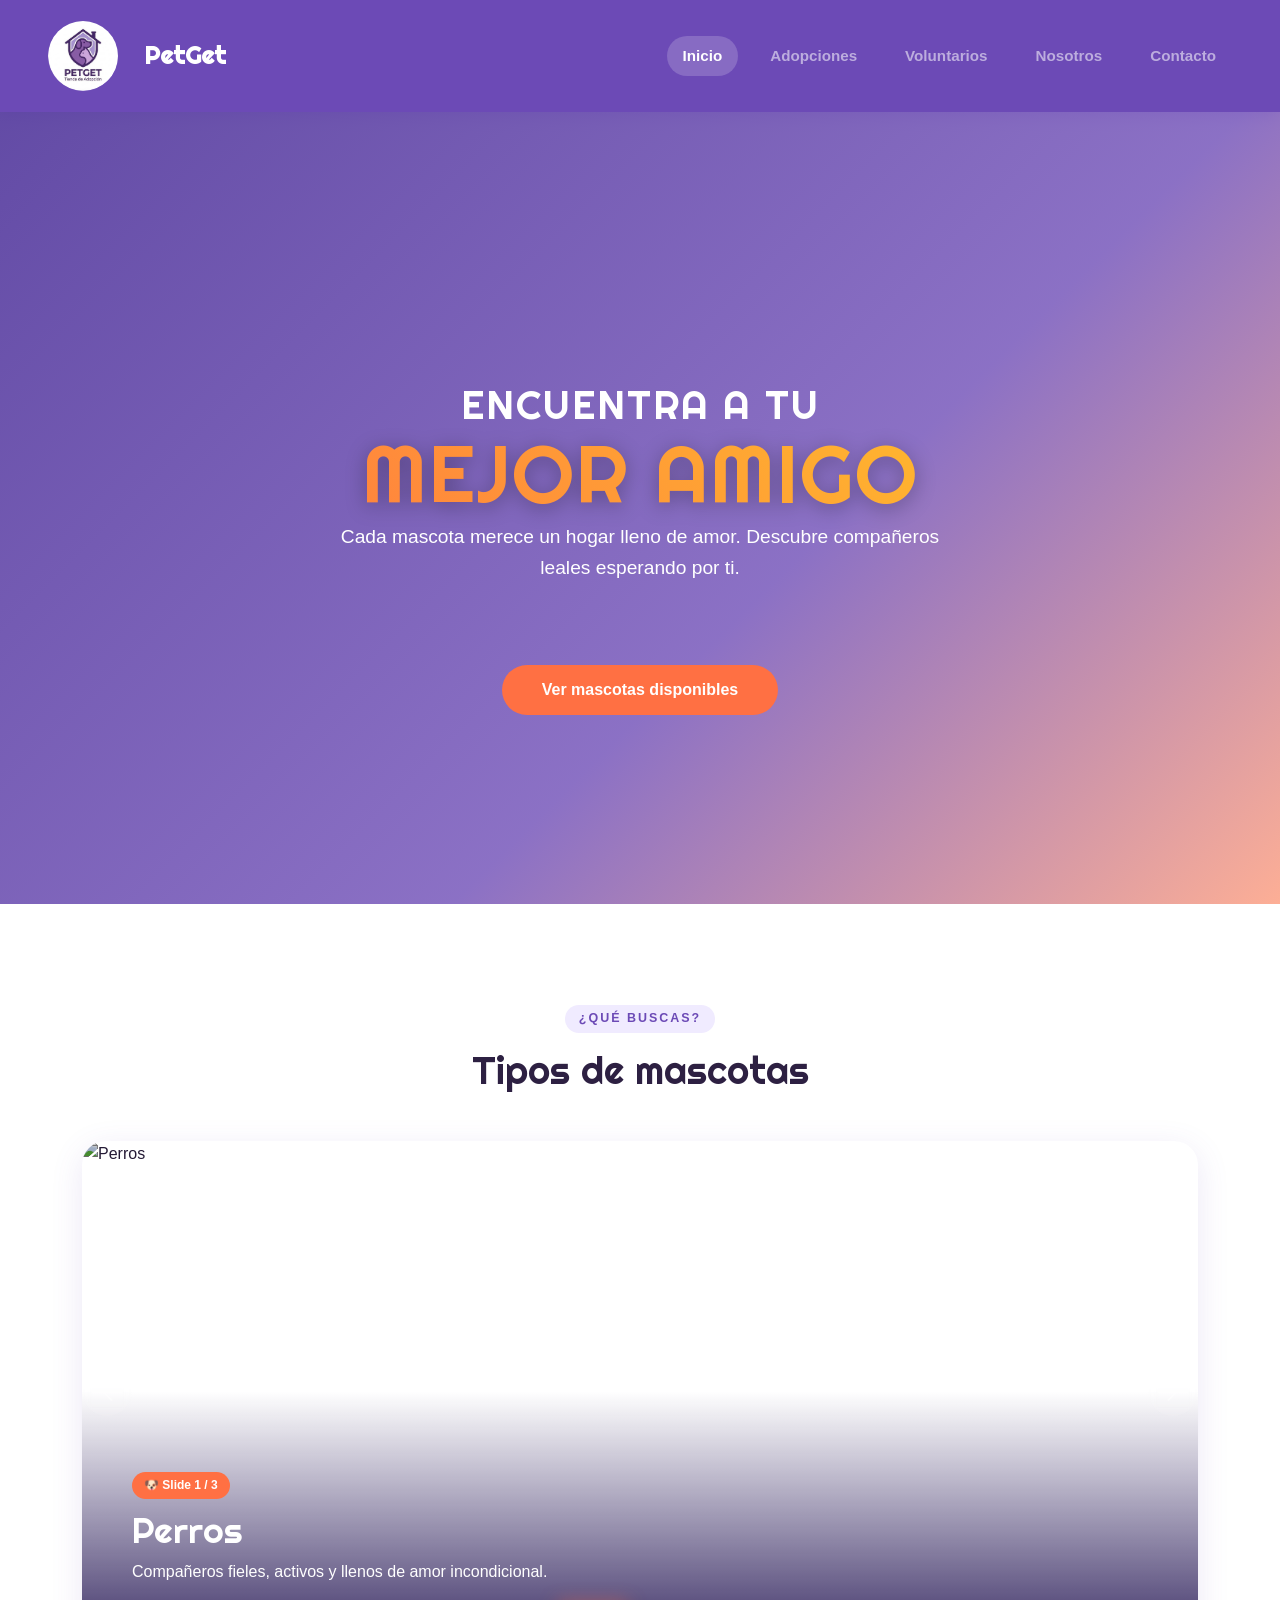
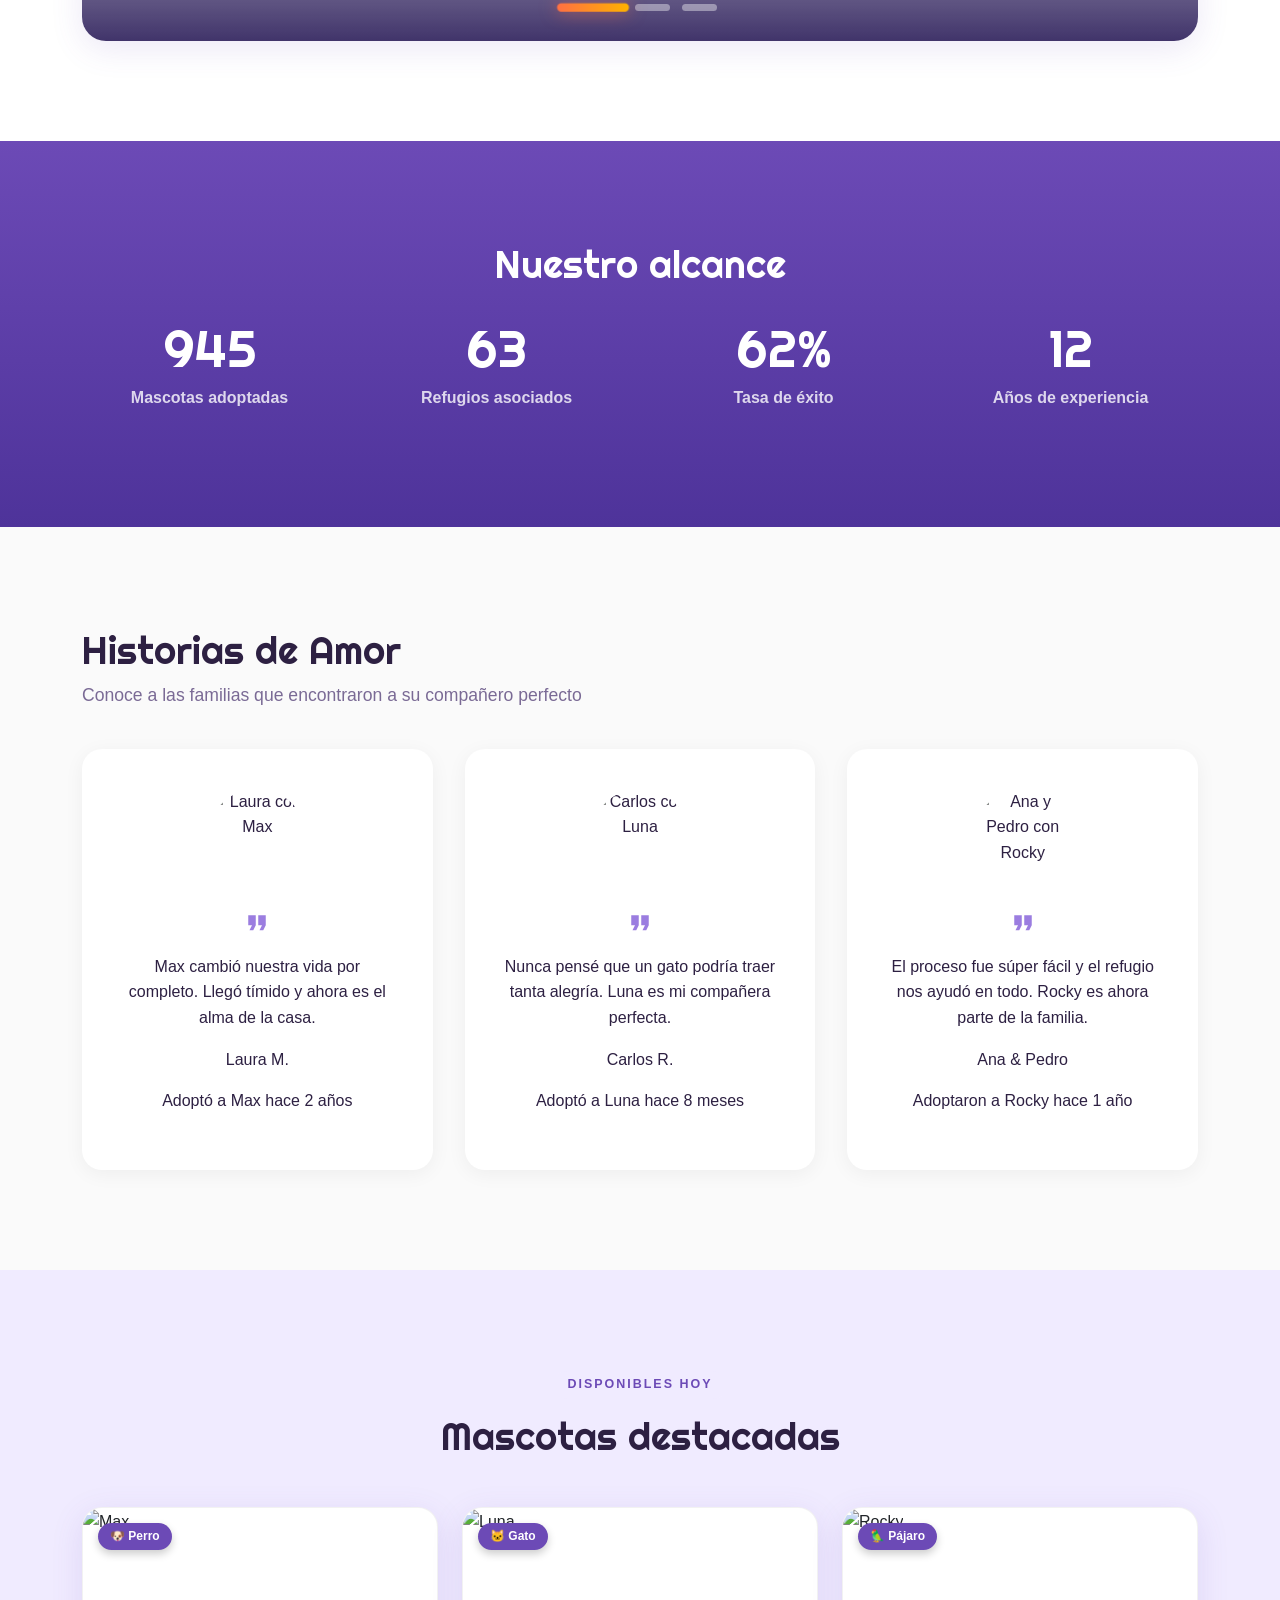
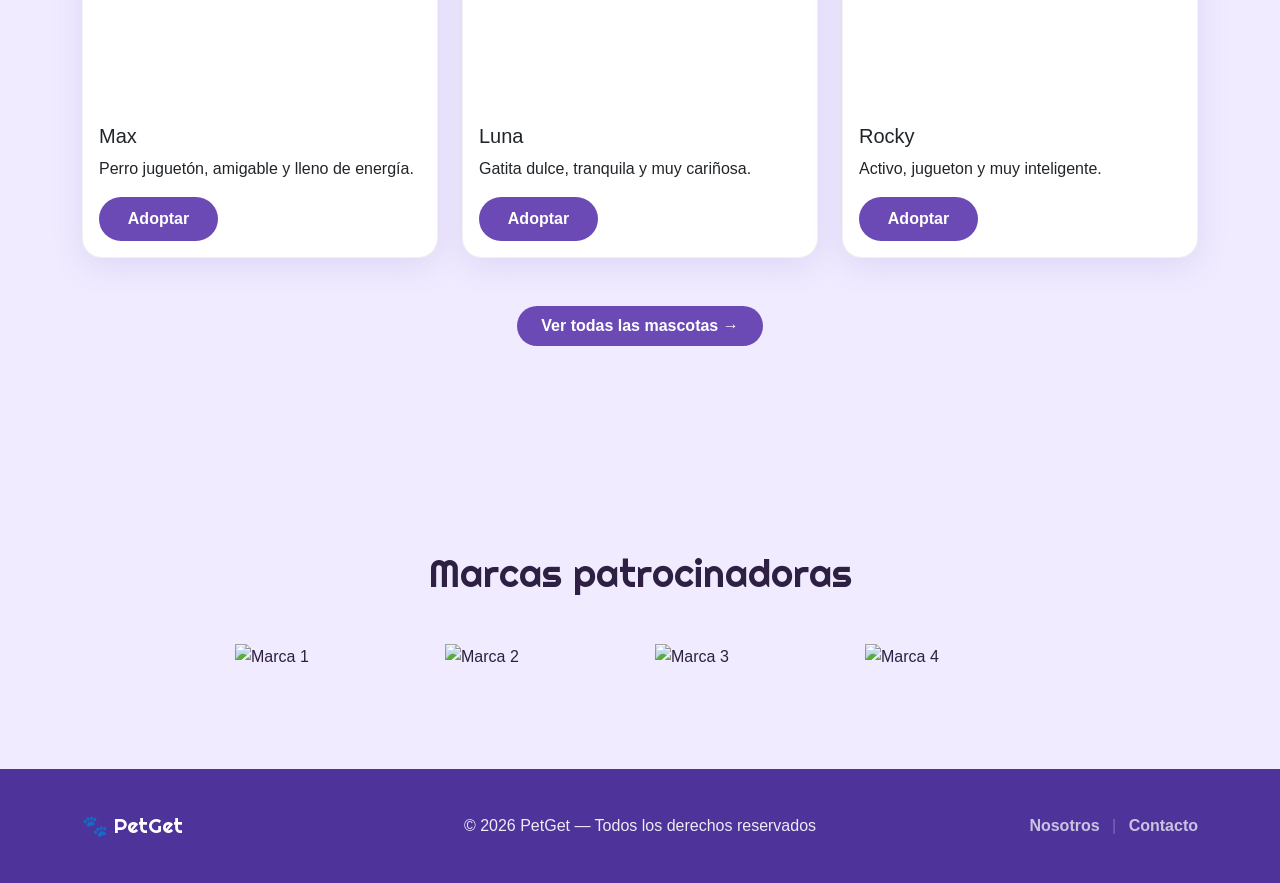
==== commit 863fc1a8: "marcas patrocinadoras" ====
--- a/index.html
+++ b/index.html
@@ -343,41 +343,30 @@
             <h2 class="section-title mt-1">Marcas patrocinadoras</h2>
         </div>
 
-        <div class="row g-4 justify-content-center align-items-center">
-
-            <div class="col-md-3 col-6 text-center">
-                <div class="sponsor-card">
-                    <img src="https://logosnicas.com/wp-content/uploads/2026/01/alimiau.png"
-                        alt="Marca 1"
-                        class="sponsor-logo"
-                        length="400" width="300">
-                </div>
-            </div>
-
-            <div class="col-md-3 col-6 text-center">
-                <div class="sponsor-card">
-                    <img src="https://chilax.es/wp-content/uploads/elementor/thumbs/logo-colorslogan-ovpa0k29rntdgv9ifbdlvofttu769cq5q7lq9eqwy0.png"
-                        alt="Marca 2"
-                        class="sponsor-logo">
-                </div>
-            </div>
-
-            <div class="col-md-3 col-6 text-center">
-                <div class="sponsor-card">
-                    <img src="https://iconape.com/wp-content/png_logo_vector/purina-logo.png"
-                        alt="Marca 3"
-                        class="sponsor-logo"
-                        length="200" width="200">
-                </div>
-            </div>
-
-            <div class="col-md-3 col-6 text-center">
-                <div class="sponsor-card">
-                    <img src="https://tuvet.sv/assets/logos/logo-color-2.png"
-                        alt="Marca 4"
-                        class="sponsor-logo"
-                        length="200" width="200">
-                </div>
+        <div class="sponsors-container">
+
+            <div class="sponsor-card">
+                <img src="https://logosnicas.com/wp-content/uploads/2026/01/alimiau.png"
+                    alt="Marca 1"
+                    class="sponsor-logo">
+            </div>
+
+            <div class="sponsor-card">
+                <img src="https://chilax.es/wp-content/uploads/elementor/thumbs/logo-colorslogan-ovpa0k29rntdgv9ifbdlvofttu769cq5q7lq9eqwy0.png"
+                    alt="Marca 2"
+                    class="sponsor-logo">
+            </div>
+
+            <div class="sponsor-card">
+                <img src="https://iconape.com/wp-content/png_logo_vector/purina-logo.png"
+                    alt="Marca 3"
+                    class="sponsor-logo">
+            </div>
+
+            <div class="sponsor-card">
+                <img src="https://pbs.twimg.com/profile_images/1948781222445920258/vlhux6I_.jpg"
+                    alt="Marca 4"
+                    class="sponsor-logo">
             </div>
 
         </div>
--- a/css/styles.css
+++ b/css/styles.css
@@ -61,7 +61,7 @@
     color: #fff !important;
 }
 
-/* ── 3. HERO SECTION ── */
+/* ──  HERO SECTION ── */
 .hero {
     min-height: 88vh;
     background: linear-gradient(135deg, rgba(78, 51, 154, 0.88) 0%, rgba(108, 74, 182, 0.78) 60%, rgba(255, 112, 67, 0.55) 100%),
@@ -131,7 +131,7 @@
     color: #fff;
 }
 
-/* ── 4. ELEMENTOS COMUNES DE SECCIÓN ── */
+/* ── ELEMENTOS COMUNES DE SECCIÓN ── */
 .section-label {
     display: inline-block;
     background: var(--purple-pale);
@@ -176,24 +176,24 @@
 }
 
 .pet-carousel .carousel-indicators [data-bs-target] {
-    width: 35px;         /* Más anchas */
-    height: 7px;         /* Un poco más gruesas para que parezcan píldoras */
-    border-radius: 10px; /* Bordes redondeados */
-    background-color: rgba(255, 255, 255, 0.4); /* Color desactivado suave */
-    border: none;        /* Quita el borde por defecto de Bootstrap */
+    width: 35px;         
+    height: 7px;       
+    border-radius: 10px;
+    background-color: rgba(255, 255, 255, 0.4); 
+    border: none;        
     margin: 0 6px;
-    transition: all 0.4s ease; /* Animación suave al cambiar */
-    opacity: 1;          /* Forzamos opacidad completa */
+    transition: all 0.4s ease; 
+    opacity: 1;         
 }
 
 /* Estilo para la barra activa */
 .pet-carousel .carousel-indicators .active {
-    width: 60px; /* Se estira cuando está activa (efecto muy moderno) */
+    width: 60px; /* Se estira cuando está activa  */
     background: linear-gradient(to right, var(--accent), #FFB300) !important;
     box-shadow: 0 0 15px rgba(255, 112, 67, 0.6);
 }
 
-/* Ajuste extra para las flechas del carrusel si se ven raras */
+/* Ajuste extra para las flechas del carrusel*/
 .pet-carousel .carousel-control-prev-icon,
 .pet-carousel .carousel-control-next-icon {
     width: 1.5rem;
@@ -201,7 +201,7 @@
 }
 
 .carousel-item {
-    height: 500px; /* Ajustado según tu estilo inline del HTML */
+    height: 500px; 
 }
 
 .carousel-item img {
@@ -253,7 +253,7 @@
     transform: scale(1.2);
 }
 
-/* ── 6. STATS SECTION ── */
+/* ──  STATS SECTION ── */
 .stats {
     padding: 100px 0;
     background: linear-gradient(180deg, var(--purple) 0%, var(--purple-dark) 100%);
@@ -282,7 +282,7 @@
     margin-top: 8px;
 }
 
-/* ── 7. TESTIMONIALS ── */
+/* ──  TESTIMONIALS ── */
 .testimonials {
     padding: 100px 0;
     background: #fafafa;
@@ -328,7 +328,7 @@
     margin-bottom: 15px;
 }
 
-/* ── 8. FEATURED PETS (CARDS) ── */
+/* ──  FEATURED PETS (CARDS) ── */
 .featured-section {
     padding: 100px 0;
     background: var(--purple-pale);
@@ -383,7 +383,7 @@
     color: #fff;
 }
 
-/* ── 9. FOOTER ── */
+/* ──  FOOTER ── */
 footer {
     background: var(--purple-dark);
     color: rgba(255, 255, 255, 0.9);
@@ -406,7 +406,7 @@
     color: #fff;
 }
 /* Ajuste para el texto del copyright */
-/* ── 10. ANIMATIONS ── */
+/* ──  ANIMATIONS ── */
 @keyframes fadeUp {
     from { opacity: 0; transform: translateY(20px); }
     to { opacity: 1; transform: translateY(0); }
@@ -481,4 +481,42 @@
     border-radius: 50%;
 
     margin-right: 10px;
+}
+
+.sponsors-container {
+    display: flex;
+    justify-content: center;
+    align-items: center;
+    gap: 30px;
+    flex-wrap: wrap;
+}
+
+.sponsor-card {
+    display: flex;
+    justify-content: center;
+    align-items: center;
+}
+
+.sponsor-logo {
+    width: 180px;
+    max-width: 100%;
+    height: auto;
+    object-fit: contain;
+}
+
+/* Responsive */
+@media (max-width: 768px) {
+    .sponsor-logo {
+        width: 130px;
+    }
+
+    .sponsors-container {
+        gap: 20px;
+    }
+}
+
+@media (max-width: 480px) {
+    .sponsor-logo {
+        width: 100px;
+    }
 }
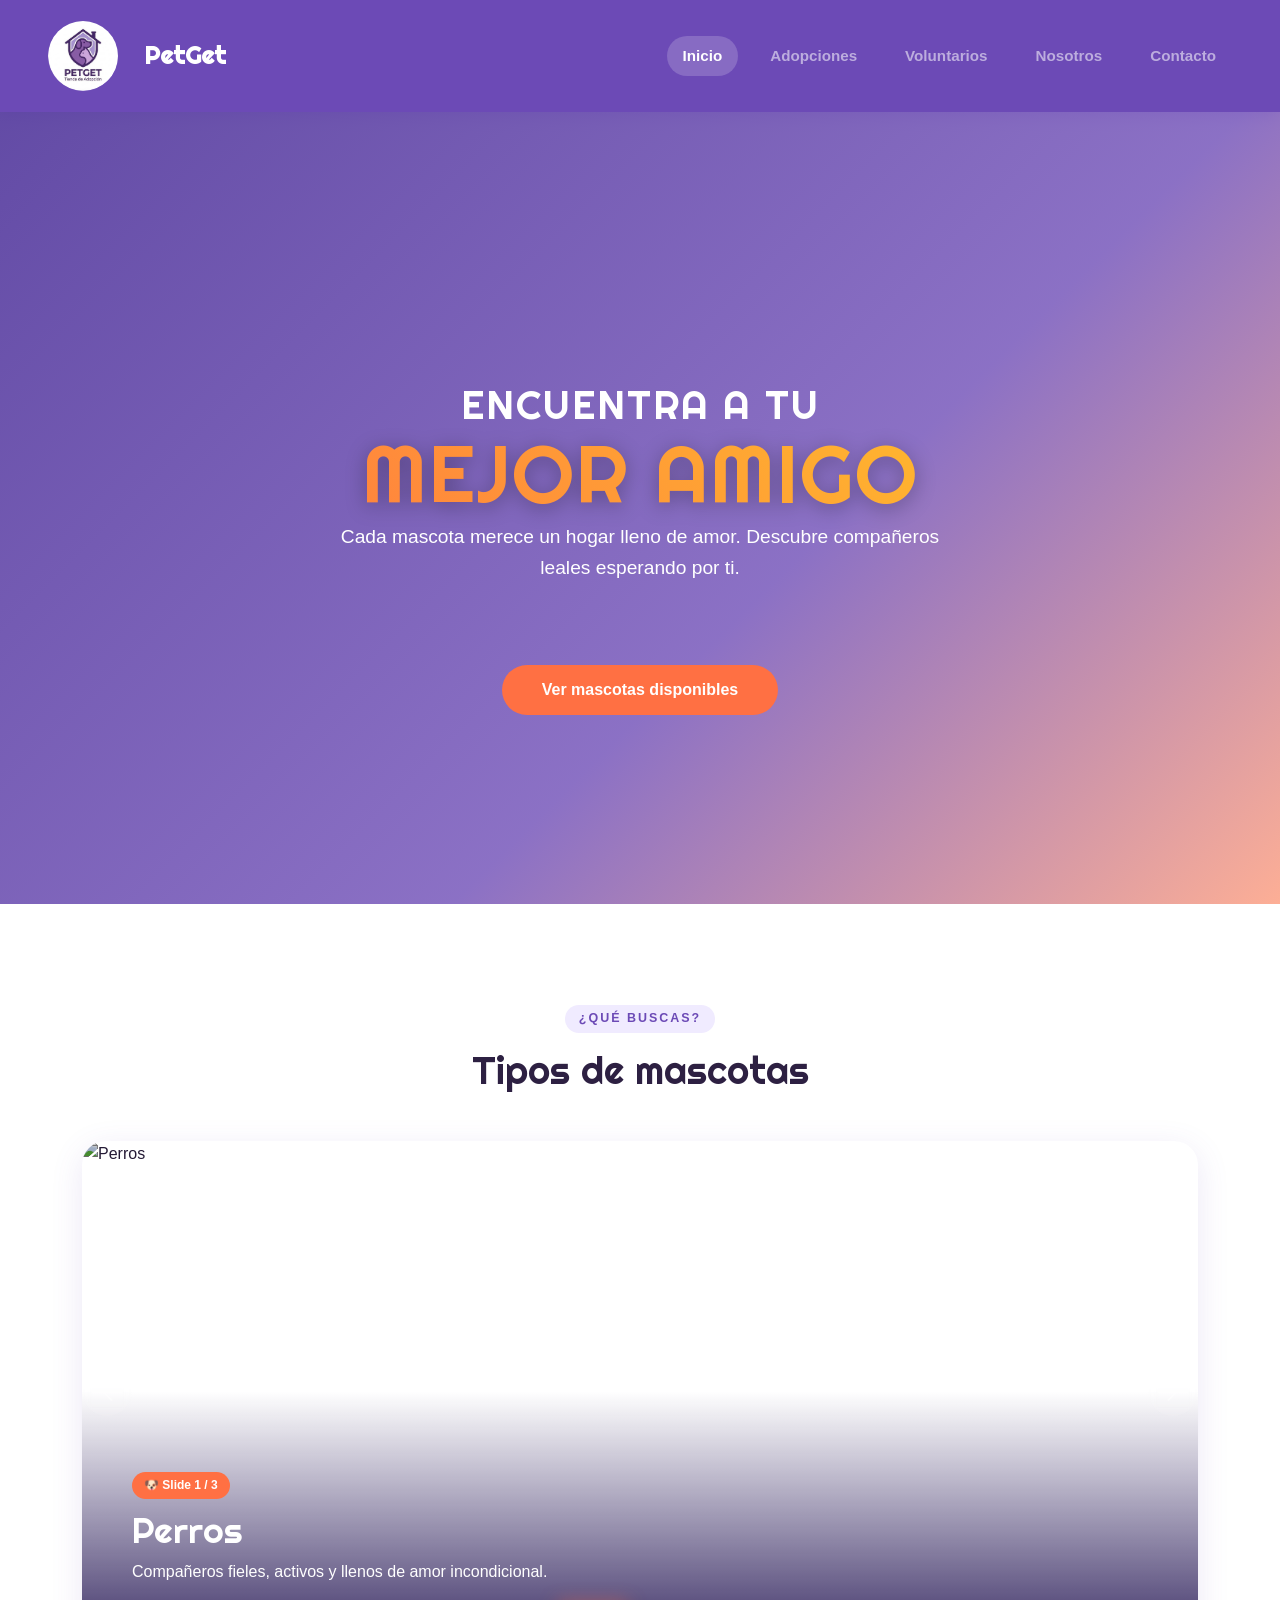
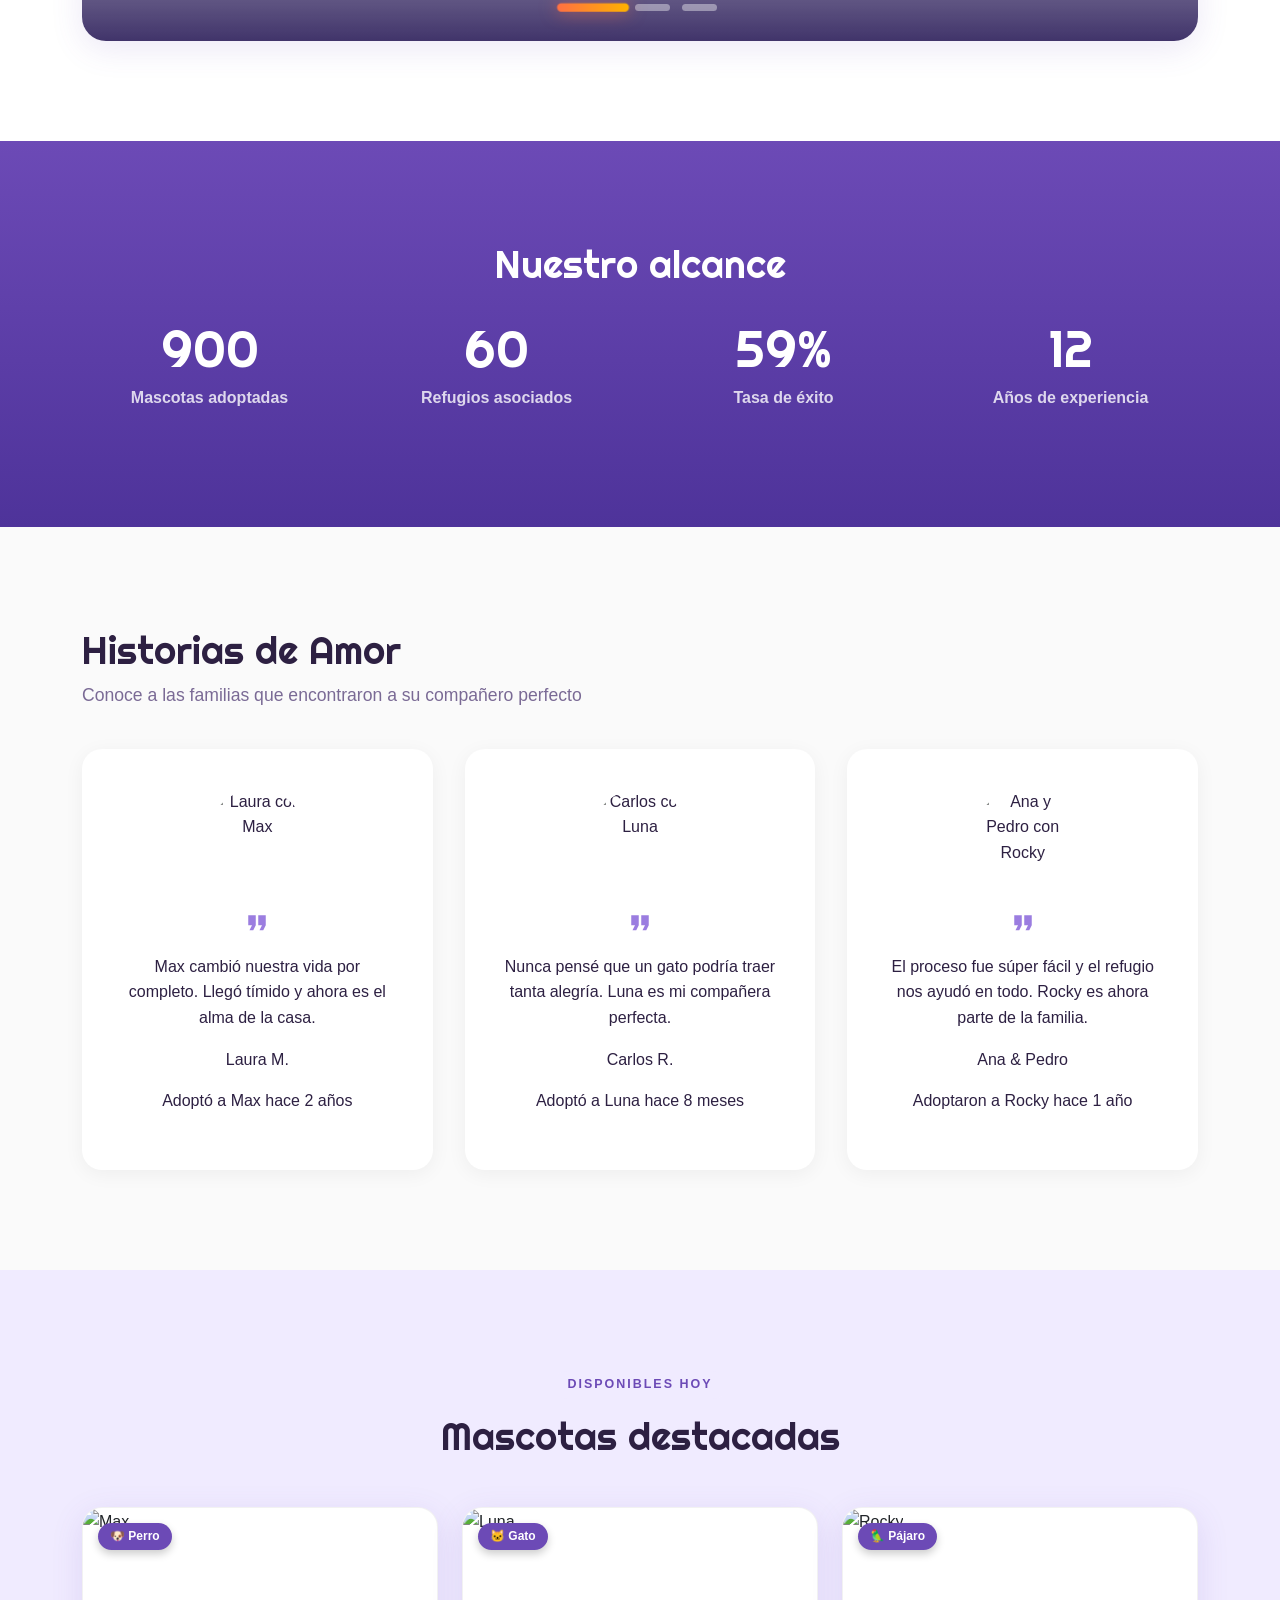
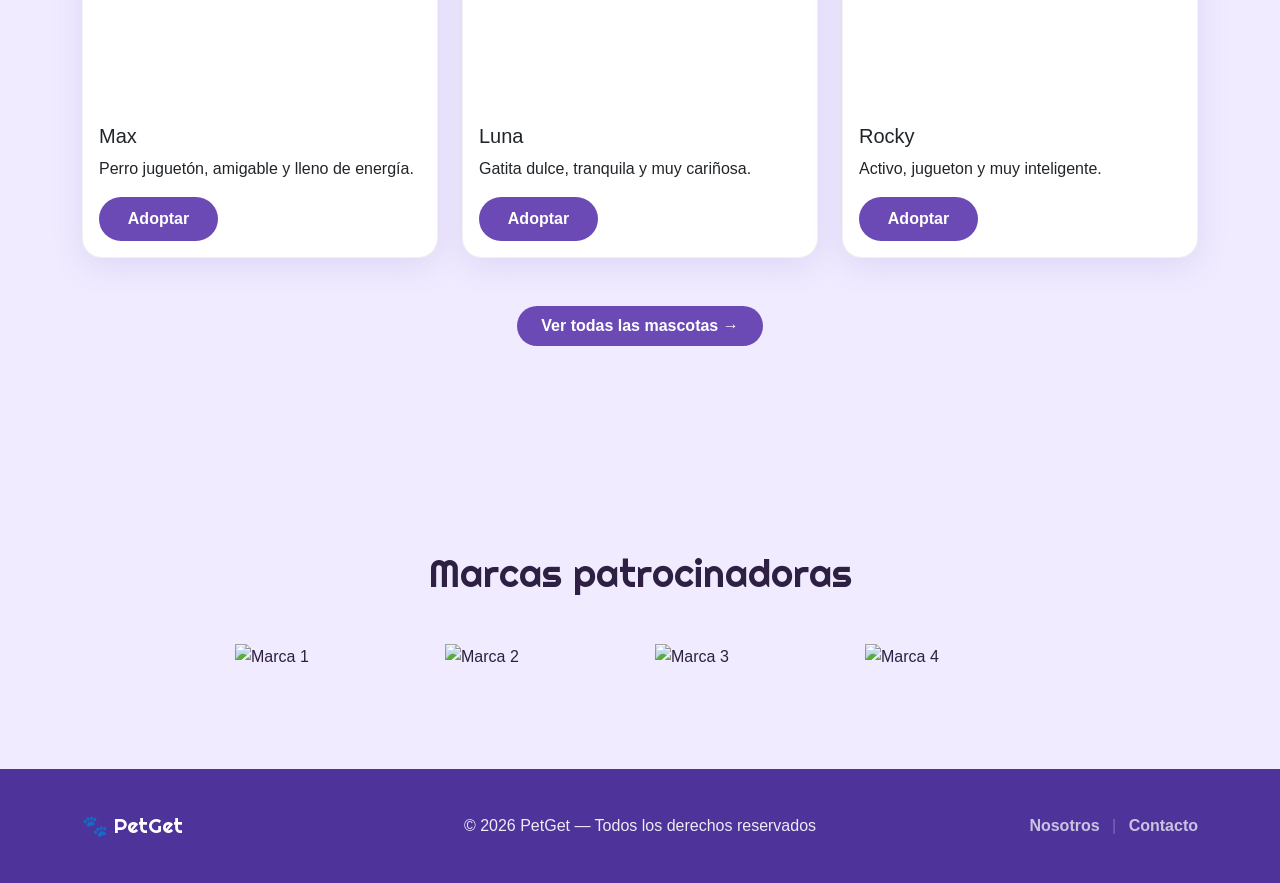
==== commit 48de71e6: "logo tuvet" ====
--- a/index.html
+++ b/index.html
@@ -364,7 +364,7 @@
             </div>
 
             <div class="sponsor-card">
-                <img src="https://pbs.twimg.com/profile_images/1948781222445920258/vlhux6I_.jpg"
+                <img src="https://tuvet.sv/assets/logos/logo-color-2.png"
                     alt="Marca 4"
                     class="sponsor-logo">
             </div>
